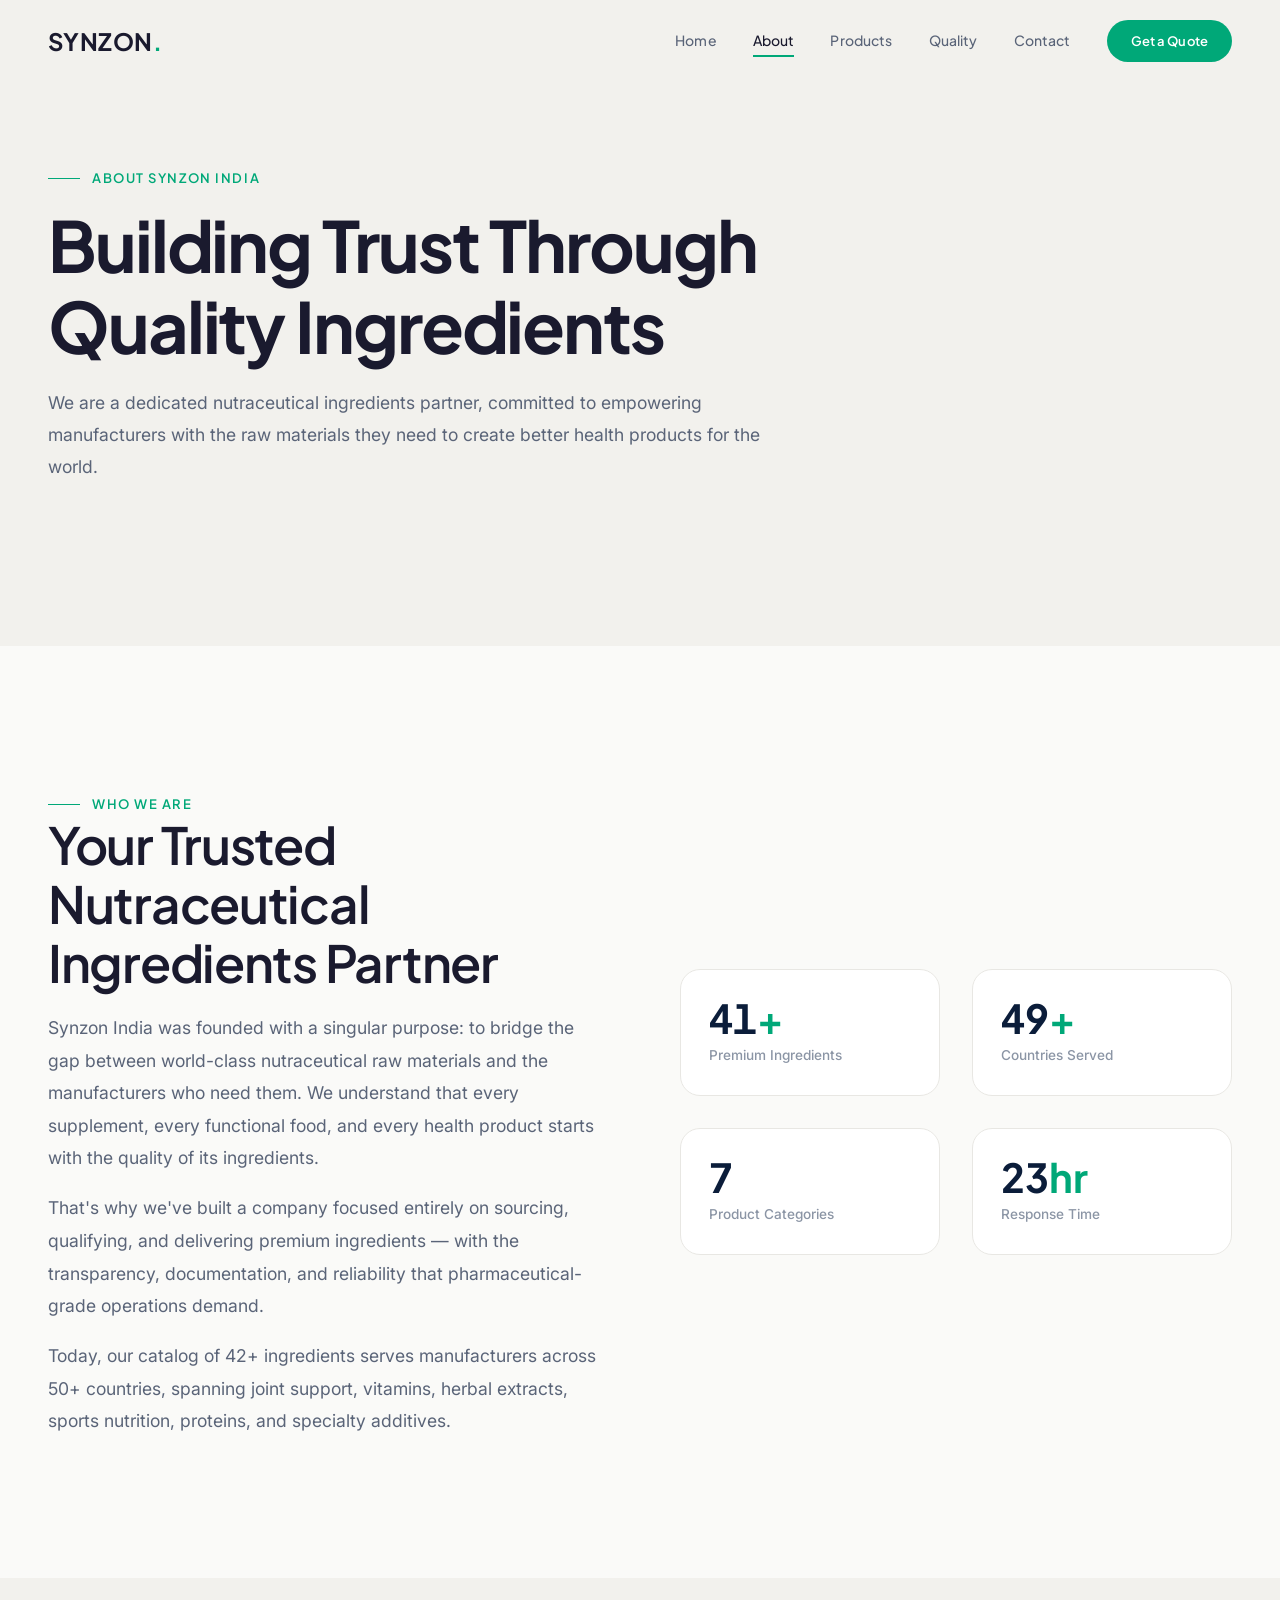
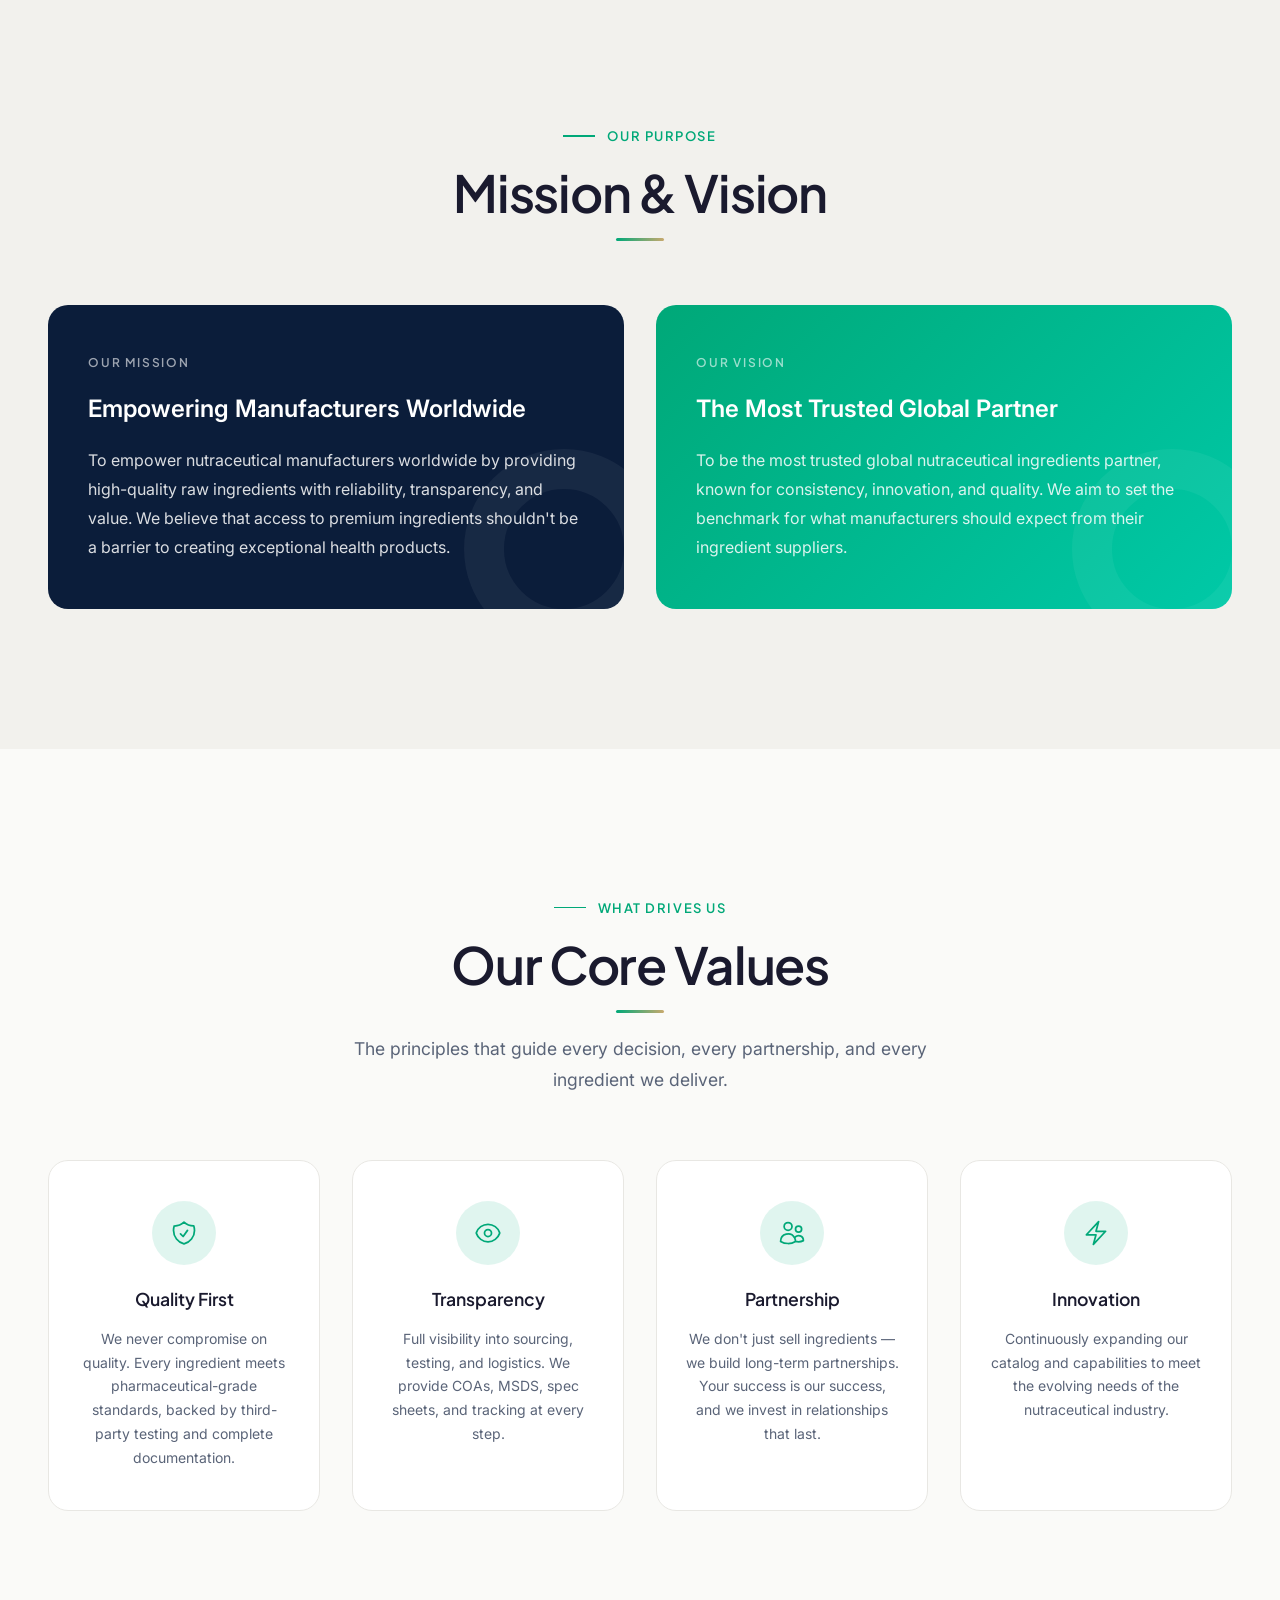
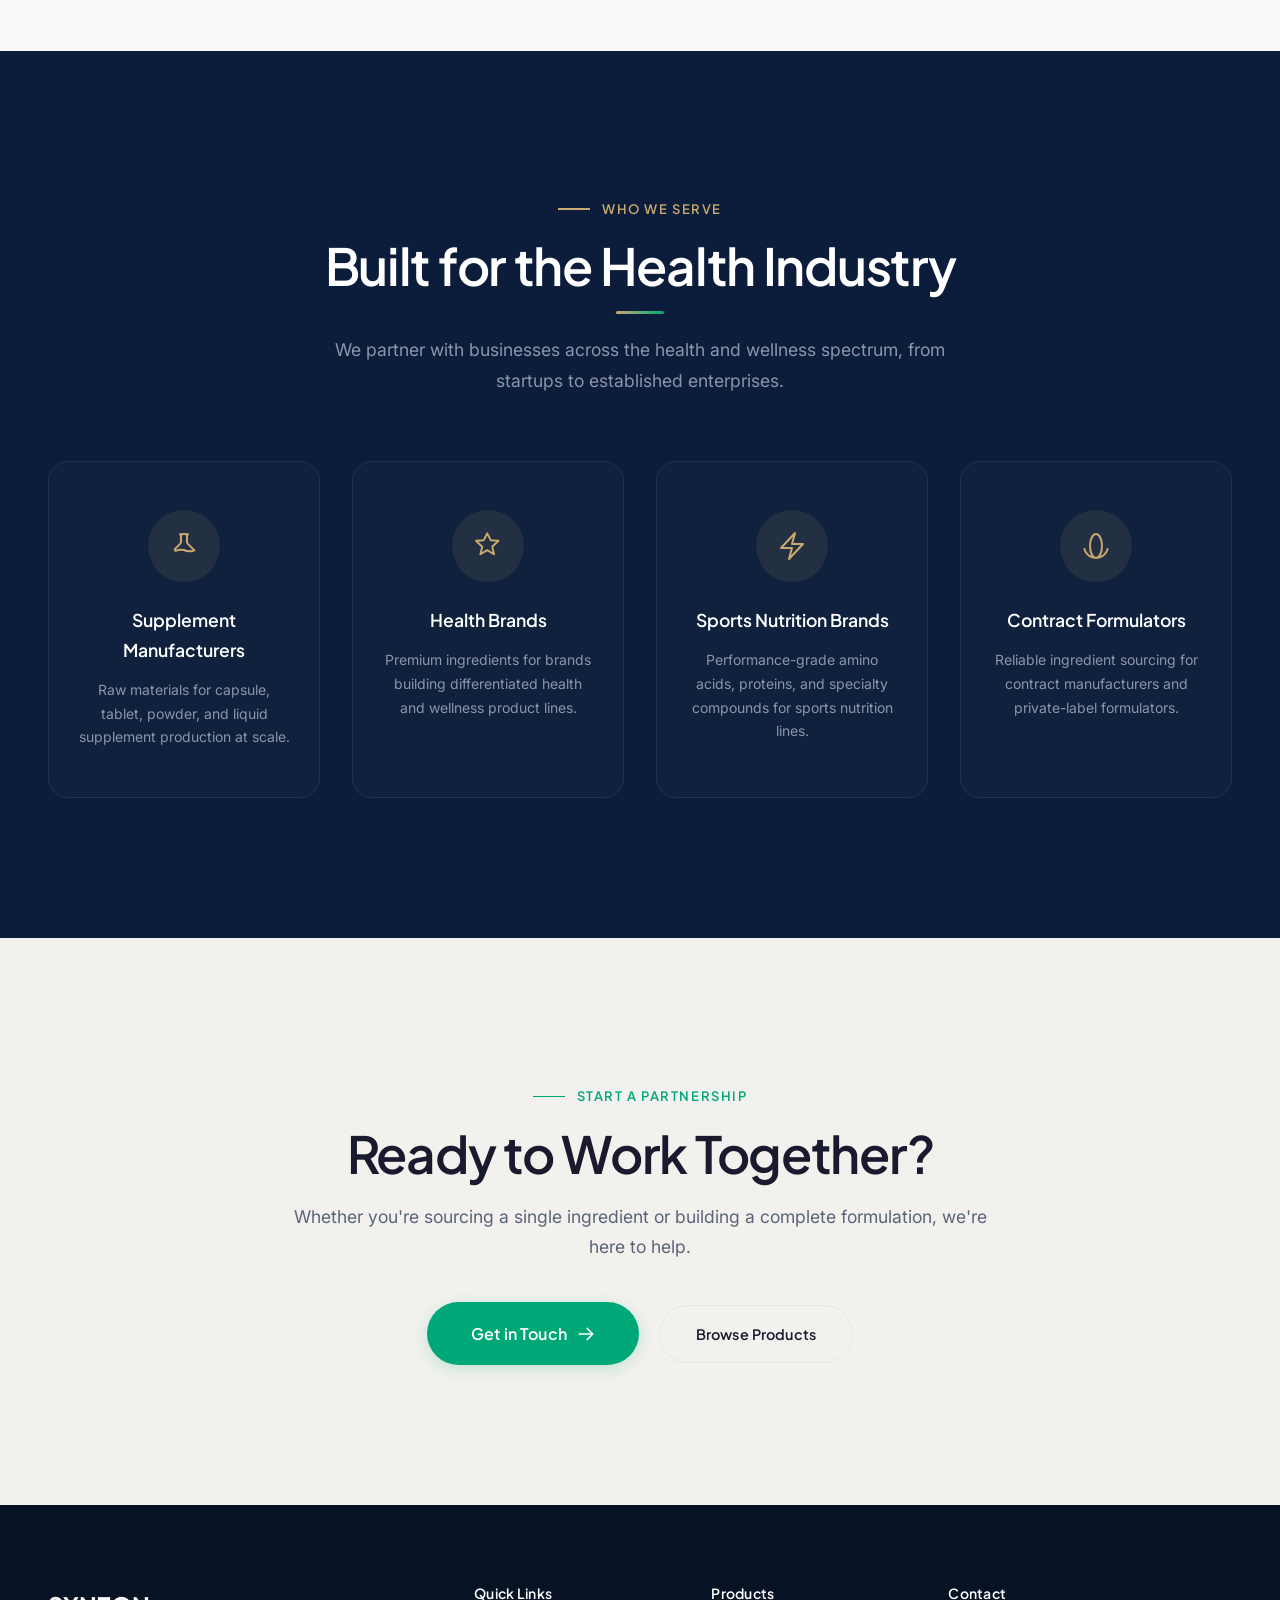
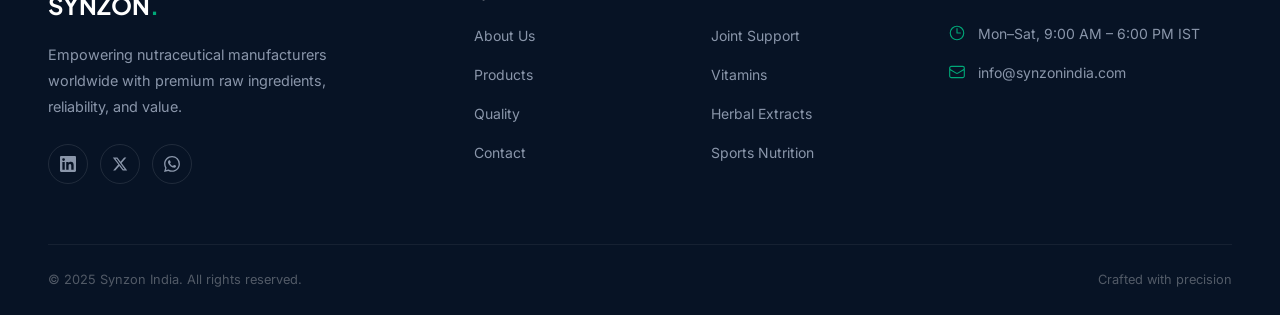
==== about.html @ d8d5833d "Add all 5 HTML pages: Homepage, About, Products, Quality, Contact Complete static website for Synzon" ====
<!DOCTYPE html>
<html lang="en">
<head>
  <meta charset="UTF-8">
  <meta name="viewport" content="width=device-width, initial-scale=1.0">
  <title>About — Synzon India | Our Mission, Vision & Values</title>
  <meta name="description" content="Learn about Synzon India's mission to empower nutraceutical manufacturers worldwide with high-quality raw ingredients, transparency, and innovation.">
  <link rel="preconnect" href="https://fonts.googleapis.com">
  <link rel="preconnect" href="https://fonts.gstatic.com" crossorigin>
  <link href="https://fonts.googleapis.com/css2?family=Inter:wght@300;400;500;600&family=Plus+Jakarta+Sans:wght@500;600;700;800&display=swap" rel="stylesheet">
  <link rel="stylesheet" href="css/style.css">
  <link rel="icon" href="data:image/svg+xml,<svg xmlns='http://www.w3.org/2000/svg' viewBox='0 0 100 100'><text y='.9em' font-size='90'>⬡</text></svg>">
</head>
<body>

  <!-- Cursor Glow -->
  <div class="cursor-glow"></div>

  <!-- Navigation -->
  <nav class="nav light-hero">
    <div class="nav__inner">
      <a href="index.html" class="nav__logo">SYNZON<span>.</span></a>
      <div class="nav__links">
        <a href="index.html" class="nav__link">Home</a>
        <a href="about.html" class="nav__link active">About</a>
        <a href="products.html" class="nav__link">Products</a>
        <a href="quality.html" class="nav__link">Quality</a>
        <a href="contact.html" class="nav__link">Contact</a>
        <a href="contact.html" class="nav__cta">Get a Quote</a>
      </div>
      <button class="nav__hamburger" aria-label="Toggle menu">
        <span></span><span></span><span></span>
      </button>
    </div>
  </nav>

  <!-- Mobile Nav -->
  <div class="nav__mobile">
    <a href="index.html">Home</a>
    <a href="about.html">About</a>
    <a href="products.html">Products</a>
    <a href="quality.html">Quality</a>
    <a href="contact.html">Contact</a>
  </div>

  <!-- ================ ABOUT HERO ================ -->
  <section class="about-hero">
    <div class="container">
      <div class="section-header reveal">
        <div class="eyebrow">About Synzon India</div>
        <h1>Building Trust Through<br>Quality Ingredients</h1>
        <p class="text-lg" style="margin-top:20px;">We are a dedicated nutraceutical ingredients partner, committed to empowering manufacturers with the raw materials they need to create better health products for the world.</p>
      </div>
    </div>
  </section>

  <!-- ================ COMPANY STORY ================ -->
  <section style="padding: var(--section-py) 0;">
    <div class="container">
      <div class="brand-intro__grid">
        <div class="reveal--left">
          <div class="eyebrow">Who We Are</div>
          <h2>Your Trusted Nutraceutical Ingredients Partner</h2>
          <p style="color: var(--text-secondary); font-size:1.1rem; line-height:1.85; margin-top:20px;">
            Synzon India was founded with a singular purpose: to bridge the gap between world-class nutraceutical raw materials and the manufacturers who need them. We understand that every supplement, every functional food, and every health product starts with the quality of its ingredients.
          </p>
          <p style="color: var(--text-secondary); font-size:1.1rem; line-height:1.85;">
            That's why we've built a company focused entirely on sourcing, qualifying, and delivering premium ingredients — with the transparency, documentation, and reliability that pharmaceutical-grade operations demand.
          </p>
          <p style="color: var(--text-secondary); font-size:1.1rem; line-height:1.85;">
            Today, our catalog of 42+ ingredients serves manufacturers across 50+ countries, spanning joint support, vitamins, herbal extracts, sports nutrition, proteins, and specialty additives.
          </p>
        </div>

        <div class="stats stagger-children">
          <div class="stat">
            <div class="stat__number"><span data-count="42" class="counter">0</span><span class="accent">+</span></div>
            <div class="stat__label">Premium Ingredients</div>
          </div>
          <div class="stat">
            <div class="stat__number"><span data-count="50" class="counter">0</span><span class="accent">+</span></div>
            <div class="stat__label">Countries Served</div>
          </div>
          <div class="stat">
            <div class="stat__number"><span data-count="8" class="counter">0</span></div>
            <div class="stat__label">Product Categories</div>
          </div>
          <div class="stat">
            <div class="stat__number"><span data-count="24" class="counter">0</span><span class="accent">hr</span></div>
            <div class="stat__label">Response Time</div>
          </div>
        </div>
      </div>
    </div>
  </section>

  <!-- ================ MISSION & VISION ================ -->
  <section class="alt" style="padding: var(--section-py) 0;">
    <div class="container">
      <div class="section-header centered reveal">
        <div class="eyebrow">Our Purpose</div>
        <h2>Mission &amp; Vision</h2>
      </div>

      <div class="mv__grid stagger-children">
        <div class="mv-card mv-card--mission">
          <div class="mv-card__label">Our Mission</div>
          <div class="mv-card__title">Empowering Manufacturers Worldwide</div>
          <div class="mv-card__text">
            To empower nutraceutical manufacturers worldwide by providing high-quality raw ingredients with reliability, transparency, and value. We believe that access to premium ingredients shouldn't be a barrier to creating exceptional health products.
          </div>
          <div class="mv-card__decoration"></div>
        </div>

        <div class="mv-card mv-card--vision">
          <div class="mv-card__label">Our Vision</div>
          <div class="mv-card__title">The Most Trusted Global Partner</div>
          <div class="mv-card__text">
            To be the most trusted global nutraceutical ingredients partner, known for consistency, innovation, and quality. We aim to set the benchmark for what manufacturers should expect from their ingredient suppliers.
          </div>
          <div class="mv-card__decoration"></div>
        </div>
      </div>
    </div>
  </section>

  <!-- ================ CORE VALUES ================ -->
  <section style="padding: var(--section-py) 0;">
    <div class="container">
      <div class="section-header centered reveal">
        <div class="eyebrow">What Drives Us</div>
        <h2>Our Core Values</h2>
        <p>The principles that guide every decision, every partnership, and every ingredient we deliver.</p>
      </div>

      <div class="values__grid stagger-children">
        <div class="value-card">
          <div class="value-card__icon">
            <svg xmlns="http://www.w3.org/2000/svg" fill="none" viewBox="0 0 24 24" stroke-width="1.5" stroke="currentColor"><path stroke-linecap="round" stroke-linejoin="round" d="M9 12.75L11.25 15 15 9.75m-3-7.036A11.959 11.959 0 013.598 6 11.99 11.99 0 003 9.749c0 5.592 3.824 10.29 9 11.623 5.176-1.332 9-6.03 9-11.622 0-1.31-.21-2.571-.598-3.751h-.152c-3.196 0-6.1-1.248-8.25-3.285z"/></svg>
          </div>
          <div class="value-card__title">Quality First</div>
          <div class="value-card__desc">We never compromise on quality. Every ingredient meets pharmaceutical-grade standards, backed by third-party testing and complete documentation.</div>
        </div>

        <div class="value-card">
          <div class="value-card__icon">
            <svg xmlns="http://www.w3.org/2000/svg" fill="none" viewBox="0 0 24 24" stroke-width="1.5" stroke="currentColor"><path stroke-linecap="round" stroke-linejoin="round" d="M2.036 12.322a1.012 1.012 0 010-.639C3.423 7.51 7.36 4.5 12 4.5c4.638 0 8.573 3.007 9.963 7.178.07.207.07.431 0 .639C20.577 16.49 16.64 19.5 12 19.5c-4.638 0-8.573-3.007-9.963-7.178z"/><path stroke-linecap="round" stroke-linejoin="round" d="M15 12a3 3 0 11-6 0 3 3 0 016 0z"/></svg>
          </div>
          <div class="value-card__title">Transparency</div>
          <div class="value-card__desc">Full visibility into sourcing, testing, and logistics. We provide COAs, MSDS, spec sheets, and tracking at every step.</div>
        </div>

        <div class="value-card">
          <div class="value-card__icon">
            <svg xmlns="http://www.w3.org/2000/svg" fill="none" viewBox="0 0 24 24" stroke-width="1.5" stroke="currentColor"><path stroke-linecap="round" stroke-linejoin="round" d="M15 19.128a9.38 9.38 0 002.625.372 9.337 9.337 0 004.121-.952 4.125 4.125 0 00-7.533-2.493M15 19.128v-.003c0-1.113-.285-2.16-.786-3.07M15 19.128v.106A12.318 12.318 0 018.624 21c-2.331 0-4.512-.645-6.374-1.766l-.001-.109a6.375 6.375 0 0111.964-3.07M12 6.375a3.375 3.375 0 11-6.75 0 3.375 3.375 0 016.75 0zm8.25 2.25a2.625 2.625 0 11-5.25 0 2.625 2.625 0 015.25 0z"/></svg>
          </div>
          <div class="value-card__title">Partnership</div>
          <div class="value-card__desc">We don't just sell ingredients — we build long-term partnerships. Your success is our success, and we invest in relationships that last.</div>
        </div>

        <div class="value-card">
          <div class="value-card__icon">
            <svg xmlns="http://www.w3.org/2000/svg" fill="none" viewBox="0 0 24 24" stroke-width="1.5" stroke="currentColor"><path stroke-linecap="round" stroke-linejoin="round" d="M3.75 13.5l10.5-11.25L12 10.5h8.25L9.75 21.75 12 13.5H3.75z"/></svg>
          </div>
          <div class="value-card__title">Innovation</div>
          <div class="value-card__desc">Continuously expanding our catalog and capabilities to meet the evolving needs of the nutraceutical industry.</div>
        </div>
      </div>
    </div>
  </section>

  <!-- ================ TARGET CUSTOMERS ================ -->
  <section class="dark" style="padding: var(--section-py) 0;">
    <div class="container">
      <div class="section-header centered reveal">
        <div class="eyebrow">Who We Serve</div>
        <h2>Built for the Health Industry</h2>
        <p>We partner with businesses across the health and wellness spectrum, from startups to established enterprises.</p>
      </div>

      <div class="quality__grid stagger-children">
        <div class="quality-card">
          <div class="quality-card__icon">
            <svg xmlns="http://www.w3.org/2000/svg" fill="none" viewBox="0 0 24 24" stroke-width="1.5" stroke="currentColor"><path stroke-linecap="round" stroke-linejoin="round" d="M9.75 3.104v5.714a2.25 2.25 0 01-.659 1.591L5 14.5M9.75 3.104c-.251.023-.501.05-.75.082m.75-.082a24.301 24.301 0 014.5 0m0 0v5.714c0 .597.237 1.17.659 1.591L19.8 15.3M14.25 3.104c.251.023.501.05.75.082M19.8 15.3l-1.57.393A9.065 9.065 0 0112 15a9.065 9.065 0 00-6.23.693L5 14.5"/></svg>
          </div>
          <div class="quality-card__title">Supplement Manufacturers</div>
          <div class="quality-card__desc">Raw materials for capsule, tablet, powder, and liquid supplement production at scale.</div>
        </div>

        <div class="quality-card">
          <div class="quality-card__icon">
            <svg xmlns="http://www.w3.org/2000/svg" fill="none" viewBox="0 0 24 24" stroke-width="1.5" stroke="currentColor"><path stroke-linecap="round" stroke-linejoin="round" d="M11.42 15.17l-5.1 3.01 1.35-5.67L3 8.11l5.81-.5L11.42 2.5l2.61 5.11 5.81.5-4.67 4.4 1.35 5.67z"/></svg>
          </div>
          <div class="quality-card__title">Health Brands</div>
          <div class="quality-card__desc">Premium ingredients for brands building differentiated health and wellness product lines.</div>
        </div>

        <div class="quality-card">
          <div class="quality-card__icon">
            <svg xmlns="http://www.w3.org/2000/svg" fill="none" viewBox="0 0 24 24" stroke-width="1.5" stroke="currentColor"><path stroke-linecap="round" stroke-linejoin="round" d="M3.75 13.5l10.5-11.25L12 10.5h8.25L9.75 21.75 12 13.5H3.75z"/></svg>
          </div>
          <div class="quality-card__title">Sports Nutrition Brands</div>
          <div class="quality-card__desc">Performance-grade amino acids, proteins, and specialty compounds for sports nutrition lines.</div>
        </div>

        <div class="quality-card">
          <div class="quality-card__icon">
            <svg xmlns="http://www.w3.org/2000/svg" fill="none" viewBox="0 0 24 24" stroke-width="1.5" stroke="currentColor"><path stroke-linecap="round" stroke-linejoin="round" d="M12 21a9.004 9.004 0 008.716-6.747M12 21a9.004 9.004 0 01-8.716-6.747M12 21c2.485 0 4.5-4.03 4.5-9S14.485 3 12 3m0 18c-2.485 0-4.5-4.03-4.5-9S9.515 3 12 3"/></svg>
          </div>
          <div class="quality-card__title">Contract Formulators</div>
          <div class="quality-card__desc">Reliable ingredient sourcing for contract manufacturers and private-label formulators.</div>
        </div>
      </div>
    </div>
  </section>

  <!-- ================ CTA ================ -->
  <section class="alt cta-section" style="padding: var(--section-py) 0;">
    <div class="container">
      <div class="cta-section__inner reveal">
        <div class="eyebrow" style="margin-bottom:16px;">Start a Partnership</div>
        <h2>Ready to Work Together?</h2>
        <p style="color:var(--text-secondary);">Whether you're sourcing a single ingredient or building a complete formulation, we're here to help.</p>
        <div class="hero__actions" style="justify-content:center; margin-top:32px;">
          <a href="contact.html" class="btn btn--primary btn--lg btn--icon">
            Get in Touch
            <svg xmlns="http://www.w3.org/2000/svg" fill="none" viewBox="0 0 24 24" stroke-width="2" stroke="currentColor"><path stroke-linecap="round" stroke-linejoin="round" d="M13.5 4.5L21 12m0 0l-7.5 7.5M21 12H3"/></svg>
          </a>
          <a href="products.html" class="btn btn--outline-dark">Browse Products</a>
        </div>
      </div>
    </div>
  </section>

  <!-- Footer -->
  <footer class="footer">
    <div class="container">
      <div class="footer__grid">
        <div class="footer__brand">
          <div class="footer__brand-name">SYNZON<span>.</span></div>
          <p>Empowering nutraceutical manufacturers worldwide with premium raw ingredients, reliability, and value.</p>
          <div class="footer__social">
            <a href="#" aria-label="LinkedIn"><svg xmlns="http://www.w3.org/2000/svg" fill="currentColor" viewBox="0 0 24 24"><path d="M20.447 20.452h-3.554v-5.569c0-1.328-.027-3.037-1.852-3.037-1.853 0-2.136 1.445-2.136 2.939v5.667H9.351V9h3.414v1.561h.046c.477-.9 1.637-1.85 3.37-1.85 3.601 0 4.267 2.37 4.267 5.455v6.286zM5.337 7.433a2.062 2.062 0 01-2.063-2.065 2.064 2.064 0 112.063 2.065zm1.782 13.019H3.555V9h3.564v11.452zM22.225 0H1.771C.792 0 0 .774 0 1.729v20.542C0 23.227.792 24 1.771 24h20.451C23.2 24 24 23.227 24 22.271V1.729C24 .774 23.2 0 22.222 0h.003z"/></svg></a>
            <a href="#" aria-label="Twitter"><svg xmlns="http://www.w3.org/2000/svg" fill="currentColor" viewBox="0 0 24 24"><path d="M18.244 2.25h3.308l-7.227 8.26 8.502 11.24H16.17l-5.214-6.817L4.99 21.75H1.68l7.73-8.835L1.254 2.25H8.08l4.713 6.231zm-1.161 17.52h1.833L7.084 4.126H5.117z"/></svg></a>
            <a href="#" aria-label="WhatsApp"><svg xmlns="http://www.w3.org/2000/svg" fill="currentColor" viewBox="0 0 24 24"><path d="M17.472 14.382c-.297-.149-1.758-.867-2.03-.967-.273-.099-.471-.148-.67.15-.197.297-.767.966-.94 1.164-.173.199-.347.223-.644.075-.297-.15-1.255-.463-2.39-1.475-.883-.788-1.48-1.761-1.653-2.059-.173-.297-.018-.458.13-.606.134-.133.298-.347.446-.52.149-.174.198-.298.298-.497.099-.198.05-.371-.025-.52-.075-.149-.669-1.612-.916-2.207-.242-.579-.487-.5-.669-.51-.173-.008-.371-.01-.57-.01-.198 0-.52.074-.792.372-.272.297-1.04 1.016-1.04 2.479 0 1.462 1.065 2.875 1.213 3.074.149.198 2.096 3.2 5.077 4.487.709.306 1.262.489 1.694.625.712.227 1.36.195 1.871.118.571-.085 1.758-.719 2.006-1.413.248-.694.248-1.289.173-1.413-.074-.124-.272-.198-.57-.347m-5.421 7.403h-.004a9.87 9.87 0 01-5.031-1.378l-.361-.214-3.741.982.998-3.648-.235-.374a9.86 9.86 0 01-1.51-5.26c.001-5.45 4.436-9.884 9.888-9.884 2.64 0 5.122 1.03 6.988 2.898a9.825 9.825 0 012.893 6.994c-.003 5.45-4.437 9.884-9.885 9.884m8.413-18.297A11.815 11.815 0 0012.05 0C5.495 0 .16 5.335.157 11.892c0 2.096.547 4.142 1.588 5.945L.057 24l6.305-1.654a11.882 11.882 0 005.683 1.448h.005c6.554 0 11.89-5.335 11.893-11.893a11.821 11.821 0 00-3.48-8.413z"/></svg></a>
          </div>
        </div>
        <div class="footer__col">
          <h5>Quick Links</h5>
          <ul>
            <li><a href="about.html">About Us</a></li>
            <li><a href="products.html">Products</a></li>
            <li><a href="quality.html">Quality</a></li>
            <li><a href="contact.html">Contact</a></li>
          </ul>
        </div>
        <div class="footer__col">
          <h5>Products</h5>
          <ul>
            <li><a href="products.html">Joint Support</a></li>
            <li><a href="products.html">Vitamins</a></li>
            <li><a href="products.html">Herbal Extracts</a></li>
            <li><a href="products.html">Sports Nutrition</a></li>
          </ul>
        </div>
        <div class="footer__col">
          <h5>Contact</h5>
          <div class="footer__contact-item">
            <svg xmlns="http://www.w3.org/2000/svg" fill="none" viewBox="0 0 24 24" stroke-width="1.5" stroke="currentColor"><path stroke-linecap="round" stroke-linejoin="round" d="M12 6v6h4.5m4.5 0a9 9 0 11-18 0 9 9 0 0118 0z"/></svg>
            <span>Mon–Sat, 9:00 AM – 6:00 PM IST</span>
          </div>
          <div class="footer__contact-item">
            <svg xmlns="http://www.w3.org/2000/svg" fill="none" viewBox="0 0 24 24" stroke-width="1.5" stroke="currentColor"><path stroke-linecap="round" stroke-linejoin="round" d="M21.75 6.75v10.5a2.25 2.25 0 01-2.25 2.25h-15a2.25 2.25 0 01-2.25-2.25V6.75m19.5 0A2.25 2.25 0 0019.5 4.5h-15a2.25 2.25 0 00-2.25 2.25m19.5 0v.243a2.25 2.25 0 01-1.07 1.916l-7.5 4.615a2.25 2.25 0 01-2.36 0L3.32 8.91a2.25 2.25 0 01-1.07-1.916V6.75"/></svg>
            <span>info@synzonindia.com</span>
          </div>
        </div>
      </div>
      <div class="footer__bottom">
        <span>&copy; 2025 Synzon India. All rights reserved.</span>
        <span>Crafted with precision</span>
      </div>
    </div>
  </footer>

  <button class="back-to-top" aria-label="Back to top">
    <svg xmlns="http://www.w3.org/2000/svg" fill="none" viewBox="0 0 24 24" stroke-width="2" stroke="currentColor"><path stroke-linecap="round" stroke-linejoin="round" d="M4.5 15.75l7.5-7.5 7.5 7.5"/></svg>
  </button>

  <script src="js/main.js"></script>
</body>
</html>
---- css/style.css ----
/* ============================================================
   SYNZON INDIA — Premium Corporate Design System
   Static CSS · Hostinger-Ready · Awwwards-Quality
   ============================================================ */

/* ---------- Google Fonts are loaded in HTML <head> ---------- */

/* ======================== VARIABLES ========================= */
:root {
  /* Palette */
  --primary:          #0B1D3A;
  --primary-rgb:      11,29,58;
  --primary-light:    #162D54;
  --accent:           #00A878;
  --accent-rgb:       0,168,120;
  --accent-dark:      #008F66;
  --accent-glow:      rgba(0,168,120,.12);
  --gold:             #C8A96E;
  --gold-rgb:         200,169,110;

  /* Backgrounds */
  --bg:               #FAFAF8;
  --bg-alt:           #F2F1ED;
  --bg-dark:          #0B1D3A;
  --bg-darker:        #071325;
  --bg-card:          #FFFFFF;

  /* Text */
  --text:             #1A1A2E;
  --text-secondary:   #5A6478;
  --text-tertiary:    #8B95A5;
  --text-on-dark:     #E8EAF0;
  --text-on-dark-dim: #8A96AA;

  /* Borders */
  --border:           #E8E7E3;
  --border-dark:      #1E3355;

  /* Typography */
  --font-heading:     'Plus Jakarta Sans', sans-serif;
  --font-body:        'Inter', sans-serif;

  /* Layout */
  --section-py:       140px;
  --container:        1280px;
  --gutter:           clamp(20px, 4vw, 48px);

  /* Easings */
  --ease-out-expo:    cubic-bezier(.16,1,.3,1);
  --ease-out-quart:   cubic-bezier(.25,1,.5,1);
  --ease-in-out:      cubic-bezier(.65,0,.35,1);

  /* Radius */
  --r-sm:  6px;
  --r-md:  12px;
  --r-lg:  20px;
  --r-xl:  32px;
  --r-full:9999px;
}

/* ========================= RESET ============================ */
*,*::before,*::after { margin:0; padding:0; box-sizing:border-box; }
html {
  scroll-behavior: smooth;
  -webkit-font-smoothing: antialiased;
  -moz-osx-font-smoothing: grayscale;
  font-size: 16px;
}
body {
  font-family: var(--font-body);
  color: var(--text);
  background: var(--bg);
  line-height: 1.7;
  overflow-x: hidden;
}
img, video, svg { display:block; max-width:100%; height:auto; }
a { color:inherit; text-decoration:none; }
button { font:inherit; cursor:pointer; border:none; background:none; }
ul,ol { list-style:none; }
input,textarea,select { font:inherit; }

/* Selection */
::selection { background:rgba(var(--accent-rgb),.15); color:var(--primary); }

/* ====================== TYPOGRAPHY ========================== */
h1,h2,h3,h4,h5,h6 {
  font-family: var(--font-heading);
  font-weight: 600;
  line-height: 1.15;
  color: var(--text);
}
.h1, h1 { font-size: clamp(2.8rem, 5.5vw, 5rem); letter-spacing:-0.03em; font-weight:700; }
.h2, h2 { font-size: clamp(2.2rem, 4vw, 3.5rem); letter-spacing:-0.025em; }
.h3, h3 { font-size: clamp(1.6rem, 2.5vw, 2.2rem); letter-spacing:-0.02em; }
.h4, h4 { font-size: clamp(1.25rem, 1.8vw, 1.5rem); letter-spacing:-0.015em; }
.h5, h5 { font-size: 1.125rem; }
.h6, h6 { font-size: 1rem; }

.text-lg   { font-size: clamp(1.1rem, 1.4vw, 1.25rem); }
.text-sm   { font-size: 0.875rem; }
.text-xs   { font-size: 0.75rem; }

.eyebrow {
  font-family: var(--font-heading);
  font-size: .8125rem;
  font-weight: 600;
  letter-spacing: .12em;
  text-transform: uppercase;
  color: var(--accent);
  display: inline-flex;
  align-items: center;
  gap: 12px;
}
.eyebrow::before {
  content: '';
  width: 32px;
  height: 1.5px;
  background: var(--accent);
  display: inline-block;
}

.text-gradient {
  background: linear-gradient(135deg, var(--accent), #00C9A7, var(--gold));
  -webkit-background-clip: text;
  -webkit-text-fill-color: transparent;
  background-clip: text;
}

.text-balance { text-wrap: balance; }

p + p { margin-top: 1em; }

/* ======================= LAYOUT ============================= */
.container {
  width: 100%;
  max-width: var(--container);
  margin: 0 auto;
  padding: 0 var(--gutter);
}
.container--narrow { max-width: 900px; }
.container--wide   { max-width: 1440px; }

section {
  padding: var(--section-py) 0;
  position: relative;
}
section.dark {
  background: var(--bg-dark);
  color: var(--text-on-dark);
}
section.dark h1,
section.dark h2,
section.dark h3,
section.dark h4,
section.dark h5 { color: #fff; }
section.dark .eyebrow { color: var(--gold); }
section.dark .eyebrow::before { background: var(--gold); }
section.alt { background: var(--bg-alt); }

.grid {
  display: grid;
  gap: 32px;
}
.grid-2 { grid-template-columns: repeat(2, 1fr); }
.grid-3 { grid-template-columns: repeat(3, 1fr); }
.grid-4 { grid-template-columns: repeat(4, 1fr); }

.flex { display:flex; }
.flex-col { flex-direction:column; }
.items-center { align-items:center; }
.justify-between { justify-content:space-between; }
.justify-center { justify-content:center; }
.gap-8  { gap:8px; }
.gap-12 { gap:12px; }
.gap-16 { gap:16px; }
.gap-24 { gap:24px; }
.gap-32 { gap:32px; }
.gap-48 { gap:48px; }

.text-center { text-align:center; }

.section-header {
  max-width: 640px;
  margin-bottom: 64px;
}
.section-header.centered {
  margin-left: auto;
  margin-right: auto;
  text-align: center;
}
.section-header .eyebrow { margin-bottom: 16px; }
.section-header h2 { margin-bottom: 20px; }
.section-header p { color: var(--text-secondary); font-size: 1.1rem; line-height:1.8; }
section.dark .section-header p { color: var(--text-on-dark-dim); }

/* ==================== PRELOADER ============================= */
.preloader {
  position: fixed;
  inset: 0;
  z-index: 10000;
  background: var(--primary);
  display: flex;
  flex-direction: column;
  align-items: center;
  justify-content: center;
  transition: opacity .6s var(--ease-out-expo), visibility .6s;
}
.preloader.hidden {
  opacity: 0;
  visibility: hidden;
  pointer-events: none;
}
.preloader__logo {
  font-family: var(--font-heading);
  font-size: 2rem;
  font-weight: 700;
  color: #fff;
  letter-spacing: .04em;
  margin-bottom: 32px;
  opacity: 0;
  transform: translateY(16px);
  animation: preloaderFadeIn .8s var(--ease-out-expo) .2s forwards;
}
.preloader__logo span { color: var(--accent); }
.preloader__bar {
  width: 200px;
  height: 2px;
  background: rgba(255,255,255,.1);
  border-radius: 2px;
  overflow: hidden;
  opacity: 0;
  animation: preloaderFadeIn .6s var(--ease-out-expo) .5s forwards;
}
.preloader__bar-inner {
  height: 100%;
  width: 0;
  background: linear-gradient(90deg, var(--accent), var(--gold));
  border-radius: 2px;
  animation: preloaderBar 1.4s var(--ease-in-out) .6s forwards;
}
@keyframes preloaderFadeIn {
  to { opacity:1; transform:translateY(0); }
}
@keyframes preloaderBar {
  to { width:100%; }
}

/* ==================== NAVIGATION ============================ */
.nav {
  position: fixed;
  top: 0;
  left: 0;
  right: 0;
  z-index: 1000;
  padding: 20px 0;
  transition: all .5s var(--ease-out-expo);
}
.nav.scrolled {
  background: rgba(255,255,255,.92);
  backdrop-filter: blur(20px) saturate(180%);
  -webkit-backdrop-filter: blur(20px) saturate(180%);
  border-bottom: 1px solid var(--border);
  padding: 14px 0;
}
.nav__inner {
  display: flex;
  align-items: center;
  justify-content: space-between;
  max-width: var(--container);
  margin: 0 auto;
  padding: 0 var(--gutter);
}
.nav__logo {
  font-family: var(--font-heading);
  font-size: 1.5rem;
  font-weight: 700;
  color: #fff;
  letter-spacing: .02em;
  transition: color .4s;
  z-index: 1001;
}
.nav__logo span { color: var(--accent); transition: color .4s; }
.nav.scrolled .nav__logo { color: var(--text); }
.nav.scrolled .nav__logo span { color: var(--accent); }

/* Dark logo variant for pages with light hero */
.nav.light-hero .nav__logo { color: var(--text); }

.nav__links {
  display: flex;
  align-items: center;
  gap: 36px;
}
.nav__link {
  font-family: var(--font-heading);
  font-size: .875rem;
  font-weight: 500;
  color: rgba(255,255,255,.75);
  transition: color .3s;
  position: relative;
  letter-spacing: .01em;
}
.nav__link::after {
  content: '';
  position: absolute;
  bottom: -4px;
  left: 0;
  width: 0;
  height: 1.5px;
  background: var(--accent);
  transition: width .4s var(--ease-out-expo);
}
.nav__link:hover,
.nav__link.active { color: #fff; }
.nav__link:hover::after,
.nav__link.active::after { width: 100%; }

.nav.scrolled .nav__link { color: var(--text-secondary); }
.nav.scrolled .nav__link:hover,
.nav.scrolled .nav__link.active { color: var(--text); }

.nav.light-hero .nav__link { color: var(--text-secondary); }
.nav.light-hero .nav__link:hover,
.nav.light-hero .nav__link.active { color: var(--text); }

.nav__cta {
  font-family: var(--font-heading);
  font-size: .8125rem;
  font-weight: 600;
  color: #fff;
  background: var(--accent);
  padding: 10px 24px;
  border-radius: var(--r-full);
  letter-spacing: .01em;
  transition: all .35s var(--ease-out-expo);
}
.nav__cta:hover {
  background: var(--accent-dark);
  transform: translateY(-1px);
  box-shadow: 0 8px 24px rgba(var(--accent-rgb),.25);
}

/* Hamburger */
.nav__hamburger {
  display: none;
  flex-direction: column;
  gap: 6px;
  width: 28px;
  z-index: 1001;
  cursor: pointer;
}
.nav__hamburger span {
  display: block;
  width: 100%;
  height: 2px;
  background: #fff;
  border-radius: 2px;
  transition: all .4s var(--ease-out-expo);
}
.nav.scrolled .nav__hamburger span,
.nav.light-hero .nav__hamburger span { background: var(--text); }
.nav__hamburger.open span:nth-child(1) { transform: translateY(8px) rotate(45deg); }
.nav__hamburger.open span:nth-child(2) { opacity:0; transform:scaleX(0); }
.nav__hamburger.open span:nth-child(3) { transform: translateY(-8px) rotate(-45deg); }

/* Mobile nav */
.nav__mobile {
  position: fixed;
  inset: 0;
  background: var(--primary);
  z-index: 999;
  display: flex;
  flex-direction: column;
  align-items: center;
  justify-content: center;
  gap: 28px;
  opacity: 0;
  visibility: hidden;
  transition: all .5s var(--ease-out-expo);
}
.nav__mobile.open { opacity:1; visibility:visible; }
.nav__mobile a {
  font-family: var(--font-heading);
  font-size: 2rem;
  font-weight: 600;
  color: rgba(255,255,255,.7);
  transition: color .3s, transform .4s var(--ease-out-expo);
  transform: translateY(20px);
  opacity: 0;
}
.nav__mobile.open a {
  transform: translateY(0);
  opacity: 1;
}
.nav__mobile.open a:nth-child(1) { transition-delay:.1s; }
.nav__mobile.open a:nth-child(2) { transition-delay:.15s; }
.nav__mobile.open a:nth-child(3) { transition-delay:.2s; }
.nav__mobile.open a:nth-child(4) { transition-delay:.25s; }
.nav__mobile.open a:nth-child(5) { transition-delay:.3s; }
.nav__mobile.open a:nth-child(6) { transition-delay:.35s; }
.nav__mobile a:hover { color:#fff; }

/* ====================== HERO ================================ */
.hero {
  min-height: 100vh;
  display: flex;
  align-items: center;
  position: relative;
  background: var(--primary);
  overflow: hidden;
  padding-top: 100px;
}
.hero__bg {
  position: absolute;
  inset: 0;
  overflow: hidden;
}
.hero__gradient {
  position: absolute;
  inset: 0;
  background:
    radial-gradient(ellipse 60% 50% at 70% 40%, rgba(var(--accent-rgb),.08) 0%, transparent 70%),
    radial-gradient(ellipse 50% 60% at 20% 70%, rgba(var(--gold-rgb),.06) 0%, transparent 60%),
    linear-gradient(180deg, rgba(var(--primary-rgb),.95) 0%, var(--primary) 100%);
}

/* Molecular grid pattern */
.hero__pattern {
  position: absolute;
  inset: 0;
  background-image:
    radial-gradient(circle at 1px 1px, rgba(255,255,255,.04) 1px, transparent 0);
  background-size: 48px 48px;
}

/* Floating orbs */
.hero__orb {
  position: absolute;
  border-radius: 50%;
  filter: blur(80px);
  opacity: .15;
  animation: orbFloat 20s ease-in-out infinite;
}
.hero__orb--1 {
  width: 500px; height: 500px;
  background: var(--accent);
  top: -10%; right: -5%;
  animation-delay: 0s;
}
.hero__orb--2 {
  width: 400px; height: 400px;
  background: var(--gold);
  bottom: -10%; left: -5%;
  animation-delay: -7s;
}
.hero__orb--3 {
  width: 300px; height: 300px;
  background: #4A90D9;
  top: 40%; left: 30%;
  animation-delay: -14s;
}
@keyframes orbFloat {
  0%,100% { transform: translate(0,0) scale(1); }
  33%     { transform: translate(30px,-30px) scale(1.05); }
  66%     { transform: translate(-20px,20px) scale(.95); }
}

.hero__content {
  position: relative;
  z-index: 2;
  max-width: 780px;
}
.hero__eyebrow {
  font-family: var(--font-heading);
  font-size: .8125rem;
  font-weight: 600;
  letter-spacing: .15em;
  text-transform: uppercase;
  color: var(--gold);
  margin-bottom: 24px;
  display: flex;
  align-items: center;
  gap: 12px;
}
.hero__eyebrow::before {
  content: '';
  width: 40px;
  height: 1.5px;
  background: var(--gold);
}
.hero h1 {
  color: #fff;
  margin-bottom: 24px;
  line-height: 1.08;
}
.hero h1 .accent { color: var(--accent); }
.hero__sub {
  font-size: clamp(1.05rem, 1.5vw, 1.2rem);
  color: var(--text-on-dark-dim);
  line-height: 1.8;
  max-width: 560px;
  margin-bottom: 40px;
}
.hero__actions {
  display: flex;
  align-items: center;
  gap: 20px;
  flex-wrap: wrap;
}

/* Scroll indicator */
.hero__scroll {
  position: absolute;
  bottom: 40px;
  left: 50%;
  transform: translateX(-50%);
  z-index: 2;
  display: flex;
  flex-direction: column;
  align-items: center;
  gap: 8px;
  color: rgba(255,255,255,.35);
  font-size: .7rem;
  letter-spacing: .15em;
  text-transform: uppercase;
  font-family: var(--font-heading);
}
.hero__scroll-line {
  width: 1px;
  height: 48px;
  background: rgba(255,255,255,.15);
  position: relative;
  overflow: hidden;
}
.hero__scroll-line::after {
  content: '';
  position: absolute;
  top: -100%;
  left: 0;
  width: 100%;
  height: 100%;
  background: var(--accent);
  animation: scrollLine 2s var(--ease-in-out) infinite;
}
@keyframes scrollLine {
  0%   { top:-100%; }
  100% { top:100%; }
}

/* Hero page variants */
.hero--short {
  min-height: 60vh;
  padding-top: 120px;
  padding-bottom: 80px;
}

/* ======================= BUTTONS ============================ */
.btn {
  display: inline-flex;
  align-items: center;
  justify-content: center;
  gap: 10px;
  font-family: var(--font-heading);
  font-size: .9rem;
  font-weight: 600;
  padding: 16px 36px;
  border-radius: var(--r-full);
  transition: all .4s var(--ease-out-expo);
  position: relative;
  overflow: hidden;
  letter-spacing: .01em;
}
.btn::before {
  content: '';
  position: absolute;
  inset: 0;
  border-radius: inherit;
  opacity: 0;
  transition: opacity .4s;
}
.btn:hover { transform: translateY(-2px); }
.btn:active { transform: translateY(0) scale(.98); }

.btn--primary {
  background: var(--accent);
  color: #fff;
  box-shadow: 0 4px 16px rgba(var(--accent-rgb),.2);
}
.btn--primary:hover {
  background: var(--accent-dark);
  box-shadow: 0 8px 32px rgba(var(--accent-rgb),.3);
}

.btn--outline {
  background: transparent;
  color: #fff;
  border: 1.5px solid rgba(255,255,255,.25);
}
.btn--outline:hover {
  border-color: rgba(255,255,255,.5);
  background: rgba(255,255,255,.06);
}
.btn--outline-dark {
  background: transparent;
  color: var(--text);
  border: 1.5px solid var(--border);
}
.btn--outline-dark:hover {
  border-color: var(--accent);
  color: var(--accent);
  background: var(--accent-glow);
}

.btn--secondary {
  background: var(--primary);
  color: #fff;
}
.btn--secondary:hover {
  background: var(--primary-light);
  box-shadow: 0 8px 32px rgba(var(--primary-rgb),.25);
}

.btn--sm { padding: 10px 24px; font-size:.8125rem; }
.btn--lg { padding: 18px 44px; font-size:1rem; }

.btn--icon svg {
  width: 18px;
  height: 18px;
  transition: transform .3s var(--ease-out-expo);
}
.btn--icon:hover svg { transform: translateX(4px); }

/* =================== BRAND INTRO ============================ */
.brand-intro {
  padding: var(--section-py) 0;
}
.brand-intro__grid {
  display: grid;
  grid-template-columns: 1fr 1fr;
  gap: 80px;
  align-items: center;
}
.brand-intro__text p {
  color: var(--text-secondary);
  font-size: 1.1rem;
  line-height: 1.85;
}
.brand-intro__text h2 { margin-bottom: 24px; }
.brand-intro__text .eyebrow { margin-bottom: 16px; }

/* Stats */
.stats {
  display: grid;
  grid-template-columns: repeat(2, 1fr);
  gap: 32px;
}
.stat {
  padding: 28px;
  background: var(--bg-card);
  border: 1px solid var(--border);
  border-radius: var(--r-lg);
  transition: all .4s var(--ease-out-expo);
}
.stat:hover {
  border-color: var(--accent);
  box-shadow: 0 8px 32px rgba(var(--accent-rgb),.08);
  transform: translateY(-4px);
}
.stat__number {
  font-family: var(--font-heading);
  font-size: 2.5rem;
  font-weight: 700;
  color: var(--primary);
  line-height: 1;
  margin-bottom: 6px;
}
.stat__number .accent { color: var(--accent); }
.stat__label {
  font-size: .85rem;
  color: var(--text-tertiary);
  font-weight: 500;
}

/* ================== PRODUCT CATEGORIES ====================== */
.categories__grid {
  display: grid;
  grid-template-columns: repeat(4, 1fr);
  gap: 24px;
}
.category-card {
  position: relative;
  padding: 36px 28px;
  background: var(--bg-card);
  border: 1px solid var(--border);
  border-radius: var(--r-lg);
  transition: all .45s var(--ease-out-expo);
  overflow: hidden;
  cursor: pointer;
}
.category-card::before {
  content: '';
  position: absolute;
  top: 0;
  left: 0;
  right: 0;
  height: 3px;
  background: linear-gradient(90deg, var(--accent), var(--gold));
  transform: scaleX(0);
  transform-origin: left;
  transition: transform .45s var(--ease-out-expo);
}
.category-card:hover::before { transform: scaleX(1); }
.category-card:hover {
  border-color: transparent;
  box-shadow: 0 16px 48px rgba(0,0,0,.08);
  transform: translateY(-6px);
}
.category-card__icon {
  width: 52px;
  height: 52px;
  border-radius: var(--r-md);
  background: var(--accent-glow);
  display: flex;
  align-items: center;
  justify-content: center;
  margin-bottom: 20px;
  transition: all .4s var(--ease-out-expo);
}
.category-card__icon svg { width:24px; height:24px; color:var(--accent); }
.category-card:hover .category-card__icon {
  background: var(--accent);
}
.category-card:hover .category-card__icon svg { color: #fff; }
.category-card__title {
  font-family: var(--font-heading);
  font-size: 1.1rem;
  font-weight: 600;
  margin-bottom: 8px;
}
.category-card__count {
  font-size: .8125rem;
  color: var(--text-tertiary);
  margin-bottom: 16px;
}
.category-card__arrow {
  display: inline-flex;
  align-items: center;
  gap: 6px;
  font-size: .8125rem;
  font-weight: 600;
  color: var(--accent);
  opacity: 0;
  transform: translateX(-8px);
  transition: all .35s var(--ease-out-expo);
}
.category-card:hover .category-card__arrow {
  opacity: 1;
  transform: translateX(0);
}

/* ================== QUALITY HIGHLIGHTS ====================== */
.quality-section {
  padding: var(--section-py) 0;
}
.quality__grid {
  display: grid;
  grid-template-columns: repeat(4, 1fr);
  gap: 32px;
}
.quality-card {
  text-align: center;
  padding: 48px 28px;
  border-radius: var(--r-lg);
  border: 1px solid var(--border-dark);
  transition: all .45s var(--ease-out-expo);
  background: rgba(255,255,255,.02);
}
.quality-card:hover {
  border-color: rgba(var(--accent-rgb),.3);
  background: rgba(var(--accent-rgb),.04);
  transform: translateY(-4px);
}
.quality-card__icon {
  width: 72px;
  height: 72px;
  border-radius: 50%;
  background: rgba(var(--gold-rgb),.1);
  display: flex;
  align-items: center;
  justify-content: center;
  margin: 0 auto 24px;
  transition: all .4s var(--ease-out-expo);
}
.quality-card__icon svg { width:32px; height:32px; color:var(--gold); }
.quality-card:hover .quality-card__icon {
  background: rgba(var(--gold-rgb),.2);
  transform: scale(1.05);
}
.quality-card__title {
  font-family: var(--font-heading);
  font-size: 1.1rem;
  font-weight: 600;
  margin-bottom: 12px;
  color: #fff;
}
.quality-card__desc {
  font-size: .875rem;
  color: var(--text-on-dark-dim);
  line-height: 1.7;
}

/* =================== PROCESS SECTION ======================== */
.process__grid {
  display: grid;
  grid-template-columns: repeat(4, 1fr);
  gap: 0;
  position: relative;
}
.process__line {
  position: absolute;
  top: 56px;
  left: 12.5%;
  right: 12.5%;
  height: 2px;
  background: var(--border);
}
.process__line-fill {
  height: 100%;
  width: 0;
  background: linear-gradient(90deg, var(--accent), var(--gold));
  transition: width 1.5s var(--ease-out-expo);
}
.process__line-fill.animate { width: 100%; }
.process-step {
  text-align: center;
  padding: 0 20px;
  position: relative;
}
.process-step__number {
  width: 56px;
  height: 56px;
  border-radius: 50%;
  background: var(--bg-card);
  border: 2px solid var(--border);
  display: flex;
  align-items: center;
  justify-content: center;
  margin: 0 auto 24px;
  font-family: var(--font-heading);
  font-size: 1.1rem;
  font-weight: 700;
  color: var(--primary);
  position: relative;
  z-index: 2;
  transition: all .5s var(--ease-out-expo);
}
.process-step:hover .process-step__number {
  border-color: var(--accent);
  background: var(--accent);
  color: #fff;
}
.process-step__title {
  font-family: var(--font-heading);
  font-size: 1rem;
  font-weight: 600;
  margin-bottom: 8px;
}
.process-step__desc {
  font-size: .85rem;
  color: var(--text-secondary);
  line-height: 1.7;
}

/* ==================== GLOBAL REACH ========================== */
.reach__content {
  display: grid;
  grid-template-columns: 1fr 1fr;
  gap: 80px;
  align-items: center;
}
.reach__map {
  position: relative;
  aspect-ratio: 16/10;
  display: flex;
  align-items: center;
  justify-content: center;
}
.reach__map svg {
  width: 100%;
  height: auto;
  opacity: .3;
}
.reach__map-dots {
  position: absolute;
  inset: 0;
}
.reach__dot {
  position: absolute;
  width: 12px;
  height: 12px;
  background: var(--accent);
  border-radius: 50%;
  box-shadow: 0 0 0 4px rgba(var(--accent-rgb),.2);
}
.reach__dot::after {
  content: '';
  position: absolute;
  inset: -4px;
  border-radius: 50%;
  border: 1px solid rgba(var(--accent-rgb),.3);
  animation: dotPulse 2s ease-in-out infinite;
}
@keyframes dotPulse {
  0%,100% { transform:scale(1); opacity:1; }
  50%     { transform:scale(1.8); opacity:0; }
}
.reach__stats {
  display: grid;
  grid-template-columns: repeat(2, 1fr);
  gap: 24px;
  margin-top: 40px;
}
.reach__stat {
  padding: 24px;
  background: rgba(var(--accent-rgb),.04);
  border-radius: var(--r-md);
  border: 1px solid rgba(var(--accent-rgb),.1);
}
.reach__stat-number {
  font-family: var(--font-heading);
  font-size: 2rem;
  font-weight: 700;
  color: var(--accent);
  margin-bottom: 4px;
}
.reach__stat-label {
  font-size: .85rem;
  color: var(--text-secondary);
}

/* ====================== CTA SECTION ========================= */
.cta-section {
  padding: var(--section-py) 0;
  text-align: center;
}
.cta-section__inner {
  max-width: 700px;
  margin: 0 auto;
}
.cta-section h2 { margin-bottom: 20px; }
.cta-section p {
  color: var(--text-on-dark-dim);
  font-size: 1.1rem;
  margin-bottom: 40px;
}
.cta-section .hero__actions { justify-content: center; }

/* ======================= FOOTER ============================= */
.footer {
  background: var(--bg-darker);
  color: var(--text-on-dark-dim);
  padding: 80px 0 0;
}
.footer__grid {
  display: grid;
  grid-template-columns: 2fr 1fr 1fr 1.5fr;
  gap: 48px;
  padding-bottom: 60px;
  border-bottom: 1px solid rgba(255,255,255,.06);
}
.footer__brand-name {
  font-family: var(--font-heading);
  font-size: 1.5rem;
  font-weight: 700;
  color: #fff;
  margin-bottom: 16px;
}
.footer__brand-name span { color: var(--accent); }
.footer__brand p {
  font-size: .9rem;
  line-height: 1.8;
  max-width: 320px;
  margin-bottom: 24px;
}
.footer__social {
  display: flex;
  gap: 12px;
}
.footer__social a {
  width: 40px;
  height: 40px;
  border-radius: 50%;
  border: 1px solid rgba(255,255,255,.1);
  display: flex;
  align-items: center;
  justify-content: center;
  transition: all .35s var(--ease-out-expo);
}
.footer__social a:hover {
  background: var(--accent);
  border-color: var(--accent);
  color: #fff;
  transform: translateY(-2px);
}
.footer__social a svg { width:16px; height:16px; }

.footer__col h5 {
  font-family: var(--font-heading);
  font-size: .875rem;
  font-weight: 600;
  color: #fff;
  margin-bottom: 20px;
  letter-spacing: .02em;
}
.footer__col ul li { margin-bottom: 12px; }
.footer__col ul a {
  font-size: .875rem;
  color: var(--text-on-dark-dim);
  transition: color .3s, transform .3s;
  display: inline-block;
}
.footer__col ul a:hover { color: var(--accent); transform: translateX(4px); }

.footer__contact-item {
  display: flex;
  align-items: flex-start;
  gap: 12px;
  margin-bottom: 16px;
  font-size: .875rem;
}
.footer__contact-item svg {
  width: 18px;
  height: 18px;
  color: var(--accent);
  flex-shrink: 0;
  margin-top: 2px;
}

.footer__bottom {
  padding: 24px 0;
  display: flex;
  align-items: center;
  justify-content: space-between;
  font-size: .8rem;
  color: rgba(255,255,255,.3);
}
.footer__bottom a { transition: color .3s; }
.footer__bottom a:hover { color: var(--accent); }

/* Back to top */
.back-to-top {
  position: fixed;
  bottom: 32px;
  right: 32px;
  width: 48px;
  height: 48px;
  border-radius: 50%;
  background: var(--primary);
  color: #fff;
  display: flex;
  align-items: center;
  justify-content: center;
  z-index: 100;
  opacity: 0;
  visibility: hidden;
  transform: translateY(16px);
  transition: all .4s var(--ease-out-expo);
  box-shadow: 0 4px 16px rgba(0,0,0,.15);
}
.back-to-top.visible {
  opacity: 1;
  visibility: visible;
  transform: translateY(0);
}
.back-to-top:hover {
  background: var(--accent);
  transform: translateY(-4px);
}
.back-to-top svg { width:20px; height:20px; }

/* ====================== ABOUT PAGE ========================== */
.about-hero {
  padding-top: 160px;
  padding-bottom: 100px;
  background: var(--bg-alt);
}
.about-hero .section-header { max-width: 720px; }

.values__grid {
  display: grid;
  grid-template-columns: repeat(4, 1fr);
  gap: 32px;
}
.value-card {
  padding: 40px 28px;
  background: var(--bg-card);
  border: 1px solid var(--border);
  border-radius: var(--r-lg);
  text-align: center;
  transition: all .45s var(--ease-out-expo);
}
.value-card:hover {
  transform: translateY(-6px);
  box-shadow: 0 16px 48px rgba(0,0,0,.06);
  border-color: transparent;
}
.value-card__icon {
  width: 64px;
  height: 64px;
  border-radius: 50%;
  background: var(--accent-glow);
  display: flex;
  align-items: center;
  justify-content: center;
  margin: 0 auto 20px;
}
.value-card__icon svg { width:28px; height:28px; color:var(--accent); }
.value-card__title {
  font-family: var(--font-heading);
  font-weight: 600;
  font-size: 1.1rem;
  margin-bottom: 12px;
}
.value-card__desc {
  font-size: .875rem;
  color: var(--text-secondary);
  line-height: 1.7;
}

/* Mission / Vision */
.mv__grid {
  display: grid;
  grid-template-columns: 1fr 1fr;
  gap: 32px;
}
.mv-card {
  padding: 48px 40px;
  border-radius: var(--r-lg);
  position: relative;
  overflow: hidden;
}
.mv-card--mission {
  background: var(--primary);
  color: #fff;
}
.mv-card--vision {
  background: linear-gradient(135deg, var(--accent), #00C9A7);
  color: #fff;
}
.mv-card__label {
  font-family: var(--font-heading);
  font-size: .75rem;
  font-weight: 600;
  letter-spacing: .15em;
  text-transform: uppercase;
  opacity: .6;
  margin-bottom: 16px;
}
.mv-card__title {
  font-size: 1.5rem;
  font-weight: 600;
  margin-bottom: 16px;
  color: #fff;
}
.mv-card__text {
  font-size: 1rem;
  line-height: 1.8;
  opacity: .85;
}
.mv-card__decoration {
  position: absolute;
  right: -40px;
  bottom: -40px;
  width: 200px;
  height: 200px;
  border-radius: 50%;
  border: 40px solid rgba(255,255,255,.05);
}

/* ==================== PRODUCTS PAGE ========================= */
.products-hero {
  padding-top: 160px;
  padding-bottom: 100px;
  background: var(--bg-alt);
}
.products-hero .section-header { max-width: 720px; }

/* Filter bar */
.filter-bar {
  display: flex;
  align-items: center;
  gap: 12px;
  flex-wrap: wrap;
  margin-bottom: 48px;
  padding-bottom: 32px;
  border-bottom: 1px solid var(--border);
}
.filter-btn {
  font-family: var(--font-heading);
  font-size: .8125rem;
  font-weight: 500;
  padding: 10px 22px;
  border-radius: var(--r-full);
  border: 1px solid var(--border);
  color: var(--text-secondary);
  transition: all .35s var(--ease-out-expo);
  cursor: pointer;
  background: transparent;
}
.filter-btn:hover { border-color: var(--accent); color: var(--accent); }
.filter-btn.active {
  background: var(--primary);
  color: #fff;
  border-color: var(--primary);
}

/* Product cards */
.products__grid {
  display: grid;
  grid-template-columns: repeat(3, 1fr);
  gap: 24px;
}
.product-card {
  padding: 32px;
  background: var(--bg-card);
  border: 1px solid var(--border);
  border-radius: var(--r-lg);
  transition: all .45s var(--ease-out-expo);
  position: relative;
  overflow: hidden;
}
.product-card:hover {
  transform: translateY(-4px);
  box-shadow: 0 12px 40px rgba(0,0,0,.06);
  border-color: transparent;
}
.product-card__category {
  font-size: .7rem;
  font-weight: 600;
  letter-spacing: .1em;
  text-transform: uppercase;
  color: var(--accent);
  margin-bottom: 12px;
}
.product-card__name {
  font-family: var(--font-heading);
  font-size: 1.05rem;
  font-weight: 600;
  margin-bottom: 8px;
}
.product-card__sub {
  font-size: .8125rem;
  color: var(--text-tertiary);
  margin-bottom: 16px;
}
.product-card__tags {
  display: flex;
  gap: 8px;
  flex-wrap: wrap;
}
.product-card__tag {
  font-size: .7rem;
  padding: 4px 12px;
  border-radius: var(--r-full);
  background: var(--bg-alt);
  color: var(--text-secondary);
  font-weight: 500;
}
.product-card__hover-line {
  position: absolute;
  bottom: 0;
  left: 0;
  right: 0;
  height: 3px;
  background: linear-gradient(90deg, var(--accent), var(--gold));
  transform: scaleX(0);
  transform-origin: left;
  transition: transform .45s var(--ease-out-expo);
}
.product-card:hover .product-card__hover-line { transform: scaleX(1); }

/* ================== QUALITY PAGE ============================ */
.cert__grid {
  display: grid;
  grid-template-columns: repeat(3, 1fr);
  gap: 32px;
}
.cert-card {
  padding: 48px 36px;
  background: var(--bg-card);
  border: 1px solid var(--border);
  border-radius: var(--r-lg);
  text-align: center;
  transition: all .45s var(--ease-out-expo);
}
.cert-card:hover {
  transform: translateY(-6px);
  box-shadow: 0 16px 48px rgba(0,0,0,.06);
  border-color: transparent;
}
.cert-card__badge {
  width: 80px;
  height: 80px;
  border-radius: 50%;
  background: linear-gradient(135deg, rgba(var(--gold-rgb),.1), rgba(var(--accent-rgb),.1));
  display: flex;
  align-items: center;
  justify-content: center;
  margin: 0 auto 24px;
}
.cert-card__badge svg { width:36px; height:36px; color:var(--gold); }
.cert-card__title {
  font-family: var(--font-heading);
  font-size: 1.2rem;
  font-weight: 600;
  margin-bottom: 12px;
}
.cert-card__desc {
  font-size: .875rem;
  color: var(--text-secondary);
  line-height: 1.7;
}

/* Quality process timeline */
.timeline {
  position: relative;
  padding-left: 40px;
  max-width: 700px;
}
.timeline::before {
  content: '';
  position: absolute;
  left: 15px;
  top: 0;
  bottom: 0;
  width: 2px;
  background: var(--border);
}
.timeline__item {
  position: relative;
  padding-bottom: 48px;
}
.timeline__item:last-child { padding-bottom: 0; }
.timeline__dot {
  position: absolute;
  left: -33px;
  top: 4px;
  width: 18px;
  height: 18px;
  border-radius: 50%;
  background: var(--bg);
  border: 3px solid var(--accent);
  z-index: 1;
}
.timeline__title {
  font-family: var(--font-heading);
  font-size: 1.1rem;
  font-weight: 600;
  margin-bottom: 8px;
}
.timeline__text {
  font-size: .9rem;
  color: var(--text-secondary);
  line-height: 1.7;
}

/* =================== CONTACT PAGE =========================== */
.contact-section {
  padding: var(--section-py) 0;
}
.contact__grid {
  display: grid;
  grid-template-columns: 1fr 1.2fr;
  gap: 80px;
  align-items: start;
}
.contact__info h3 { margin-bottom: 16px; }
.contact__info > p {
  color: var(--text-secondary);
  margin-bottom: 40px;
  line-height: 1.8;
}
.contact__details {
  display: flex;
  flex-direction: column;
  gap: 24px;
  margin-bottom: 40px;
}
.contact__detail {
  display: flex;
  align-items: flex-start;
  gap: 16px;
}
.contact__detail-icon {
  width: 48px;
  height: 48px;
  border-radius: var(--r-md);
  background: var(--accent-glow);
  display: flex;
  align-items: center;
  justify-content: center;
  flex-shrink: 0;
}
.contact__detail-icon svg { width:20px; height:20px; color:var(--accent); }
.contact__detail h5 {
  font-size: .85rem;
  font-weight: 600;
  margin-bottom: 4px;
}
.contact__detail p {
  font-size: .9rem;
  color: var(--text-secondary);
}
.contact__detail a { color: var(--accent); transition: color .3s; }
.contact__detail a:hover { color: var(--accent-dark); }

/* Contact form */
.contact-form {
  padding: 48px;
  background: var(--bg-card);
  border: 1px solid var(--border);
  border-radius: var(--r-xl);
}
.contact-form h4 { margin-bottom: 8px; }
.contact-form > p {
  color: var(--text-secondary);
  font-size: .9rem;
  margin-bottom: 32px;
}
.form-row {
  display: grid;
  grid-template-columns: 1fr 1fr;
  gap: 20px;
}
.form-group {
  margin-bottom: 20px;
}
.form-group label {
  display: block;
  font-family: var(--font-heading);
  font-size: .8125rem;
  font-weight: 600;
  color: var(--text);
  margin-bottom: 8px;
}
.form-group input,
.form-group textarea,
.form-group select {
  width: 100%;
  padding: 14px 18px;
  border: 1px solid var(--border);
  border-radius: var(--r-md);
  font-size: .9rem;
  color: var(--text);
  background: var(--bg);
  transition: all .3s;
  outline: none;
}
.form-group input:focus,
.form-group textarea:focus,
.form-group select:focus {
  border-color: var(--accent);
  box-shadow: 0 0 0 4px rgba(var(--accent-rgb),.08);
}
.form-group textarea { resize:vertical; min-height: 120px; }
.form-group select { cursor:pointer; appearance:none; }

.form-submit {
  margin-top: 8px;
}

/* ================== ANIMATION CLASSES ======================= */
/* Reveal on scroll */
.reveal {
  opacity: 0;
  transform: translateY(40px);
  transition: opacity .8s var(--ease-out-expo), transform .8s var(--ease-out-expo);
}
.reveal.visible {
  opacity: 1;
  transform: translateY(0);
}
.reveal--left {
  opacity: 0;
  transform: translateX(-40px);
  transition: opacity .8s var(--ease-out-expo), transform .8s var(--ease-out-expo);
}
.reveal--left.visible {
  opacity: 1;
  transform: translateX(0);
}
.reveal--right {
  opacity: 0;
  transform: translateX(40px);
  transition: opacity .8s var(--ease-out-expo), transform .8s var(--ease-out-expo);
}
.reveal--right.visible {
  opacity: 1;
  transform: translateX(0);
}
.reveal--scale {
  opacity: 0;
  transform: scale(.9);
  transition: opacity .8s var(--ease-out-expo), transform .8s var(--ease-out-expo);
}
.reveal--scale.visible {
  opacity: 1;
  transform: scale(1);
}

/* Stagger children */
.stagger-children > * {
  opacity: 0;
  transform: translateY(30px);
  transition: opacity .6s var(--ease-out-expo), transform .6s var(--ease-out-expo);
}
.stagger-children.visible > *:nth-child(1)  { transition-delay: .05s; }
.stagger-children.visible > *:nth-child(2)  { transition-delay: .1s; }
.stagger-children.visible > *:nth-child(3)  { transition-delay: .15s; }
.stagger-children.visible > *:nth-child(4)  { transition-delay: .2s; }
.stagger-children.visible > *:nth-child(5)  { transition-delay: .25s; }
.stagger-children.visible > *:nth-child(6)  { transition-delay: .3s; }
.stagger-children.visible > *:nth-child(7)  { transition-delay: .35s; }
.stagger-children.visible > *:nth-child(8)  { transition-delay: .4s; }
.stagger-children.visible > *:nth-child(9)  { transition-delay: .45s; }
.stagger-children.visible > *:nth-child(10) { transition-delay: .5s; }
.stagger-children.visible > * {
  opacity: 1;
  transform: translateY(0);
}

/* Hero text animation */
.hero-text-reveal .word {
  display: inline-block;
  overflow: hidden;
  vertical-align: bottom;
}
.hero-text-reveal .word .char {
  display: inline-block;
  transform: translateY(100%);
  transition: transform .6s var(--ease-out-expo);
}
.hero-text-reveal.animate .word .char {
  transform: translateY(0);
}

/* Line reveal */
.line-reveal {
  position: relative;
  overflow: hidden;
}
.line-reveal::after {
  content: '';
  position: absolute;
  inset: 0;
  background: var(--accent);
  transform: translateX(-101%);
}
.line-reveal.animate::after {
  animation: lineReveal .8s var(--ease-in-out) forwards;
}
@keyframes lineReveal {
  0%   { transform: translateX(-101%); }
  50%  { transform: translateX(0); }
  100% { transform: translateX(101%); }
}

/* Counter animation handled in JS */
.counter { font-variant-numeric: tabular-nums; }

/* ================ DECORATIVE ELEMENTS ======================= */
.hex-decoration {
  position: absolute;
  opacity: .04;
  pointer-events: none;
}

/* Divider */
.section-divider {
  width: 100%;
  height: 1px;
  background: var(--border);
  margin: 0;
}

/* Accent line on section headers */
.section-header h2::after {
  content: '';
  display: block;
  width: 48px;
  height: 3px;
  background: linear-gradient(90deg, var(--accent), var(--gold));
  margin-top: 16px;
  border-radius: 2px;
}
.section-header.centered h2::after {
  margin-left: auto;
  margin-right: auto;
}
section.dark .section-header h2::after {
  background: linear-gradient(90deg, var(--gold), var(--accent));
}

/* ==================== RESPONSIVE ============================ */
@media (max-width: 1024px) {
  :root { --section-py: 100px; }

  .grid-4 { grid-template-columns: repeat(2, 1fr); }
  .categories__grid { grid-template-columns: repeat(2, 1fr); }
  .quality__grid { grid-template-columns: repeat(2, 1fr); }
  .process__grid { grid-template-columns: repeat(2, 1fr); gap:40px; }
  .process__line { display:none; }
  .brand-intro__grid { grid-template-columns: 1fr; gap:48px; }
  .reach__content { grid-template-columns: 1fr; gap:48px; }
  .footer__grid { grid-template-columns: repeat(2, 1fr); }
  .contact__grid { grid-template-columns: 1fr; gap:48px; }
  .cert__grid { grid-template-columns: repeat(2, 1fr); }
  .products__grid { grid-template-columns: repeat(2, 1fr); }
  .mv__grid { grid-template-columns: 1fr; }
  .values__grid { grid-template-columns: repeat(2, 1fr); }
}

@media (max-width: 768px) {
  :root { --section-py: 80px; }

  .nav__links { display:none; }
  .nav__hamburger { display:flex; }

  .hero { padding-top: 80px; }
  .hero__content { padding: 0 8px; }
  .hero__actions { flex-direction:column; align-items:flex-start; }
  .hero__scroll { display:none; }

  .categories__grid { grid-template-columns: 1fr; }
  .quality__grid { grid-template-columns: 1fr; }
  .products__grid { grid-template-columns: 1fr; }
  .process__grid { grid-template-columns: 1fr; }
  .cert__grid { grid-template-columns: 1fr; }
  .values__grid { grid-template-columns: 1fr; }

  .stats { grid-template-columns: repeat(2, 1fr); gap:16px; }
  .stat { padding: 20px; }
  .stat__number { font-size: 2rem; }

  .footer__grid { grid-template-columns: 1fr; gap:32px; }
  .footer__bottom { flex-direction:column; gap:12px; text-align:center; }

  .form-row { grid-template-columns: 1fr; }
  .contact-form { padding: 32px 24px; }

  .filter-bar { gap:8px; }
  .filter-btn { padding:8px 16px; font-size:.75rem; }

  .reach__stats { grid-template-columns: 1fr 1fr; }

  .mv-card { padding: 36px 28px; }

  .section-header { margin-bottom: 40px; }
}

@media (max-width: 480px) {
  .stats { grid-template-columns: 1fr 1fr; }
  .stat__number { font-size: 1.6rem; }
  .reach__stats { grid-template-columns: 1fr; }
  .btn { width:100%; text-align:center; }
  .btn--sm { width:auto; }
}

/* =============== UTILITY: Reduced Motion ==================== */
@media (prefers-reduced-motion: reduce) {
  *, *::before, *::after {
    animation-duration: 0.01ms !important;
    animation-iteration-count: 1 !important;
    transition-duration: 0.01ms !important;
  }
  .reveal, .reveal--left, .reveal--right, .reveal--scale {
    opacity: 1 !important;
    transform: none !important;
  }
  .stagger-children > * {
    opacity: 1 !important;
    transform: none !important;
  }
}

/* Smooth cursor glow (optional enhancement) */
.cursor-glow {
  position: fixed;
  width: 400px;
  height: 400px;
  border-radius: 50%;
  background: radial-gradient(circle, rgba(var(--accent-rgb),.06) 0%, transparent 70%);
  pointer-events: none;
  z-index: 0;
  transform: translate(-50%, -50%);
  transition: left .5s ease, top .5s ease, opacity .5s ease;
  opacity: 0;
}
.cursor-glow.visible { opacity: 1; }

/* ==================== PAGE TRANSITIONS ====================== */
.page-content {
  opacity: 1;
  transition: opacity .3s ease;
}
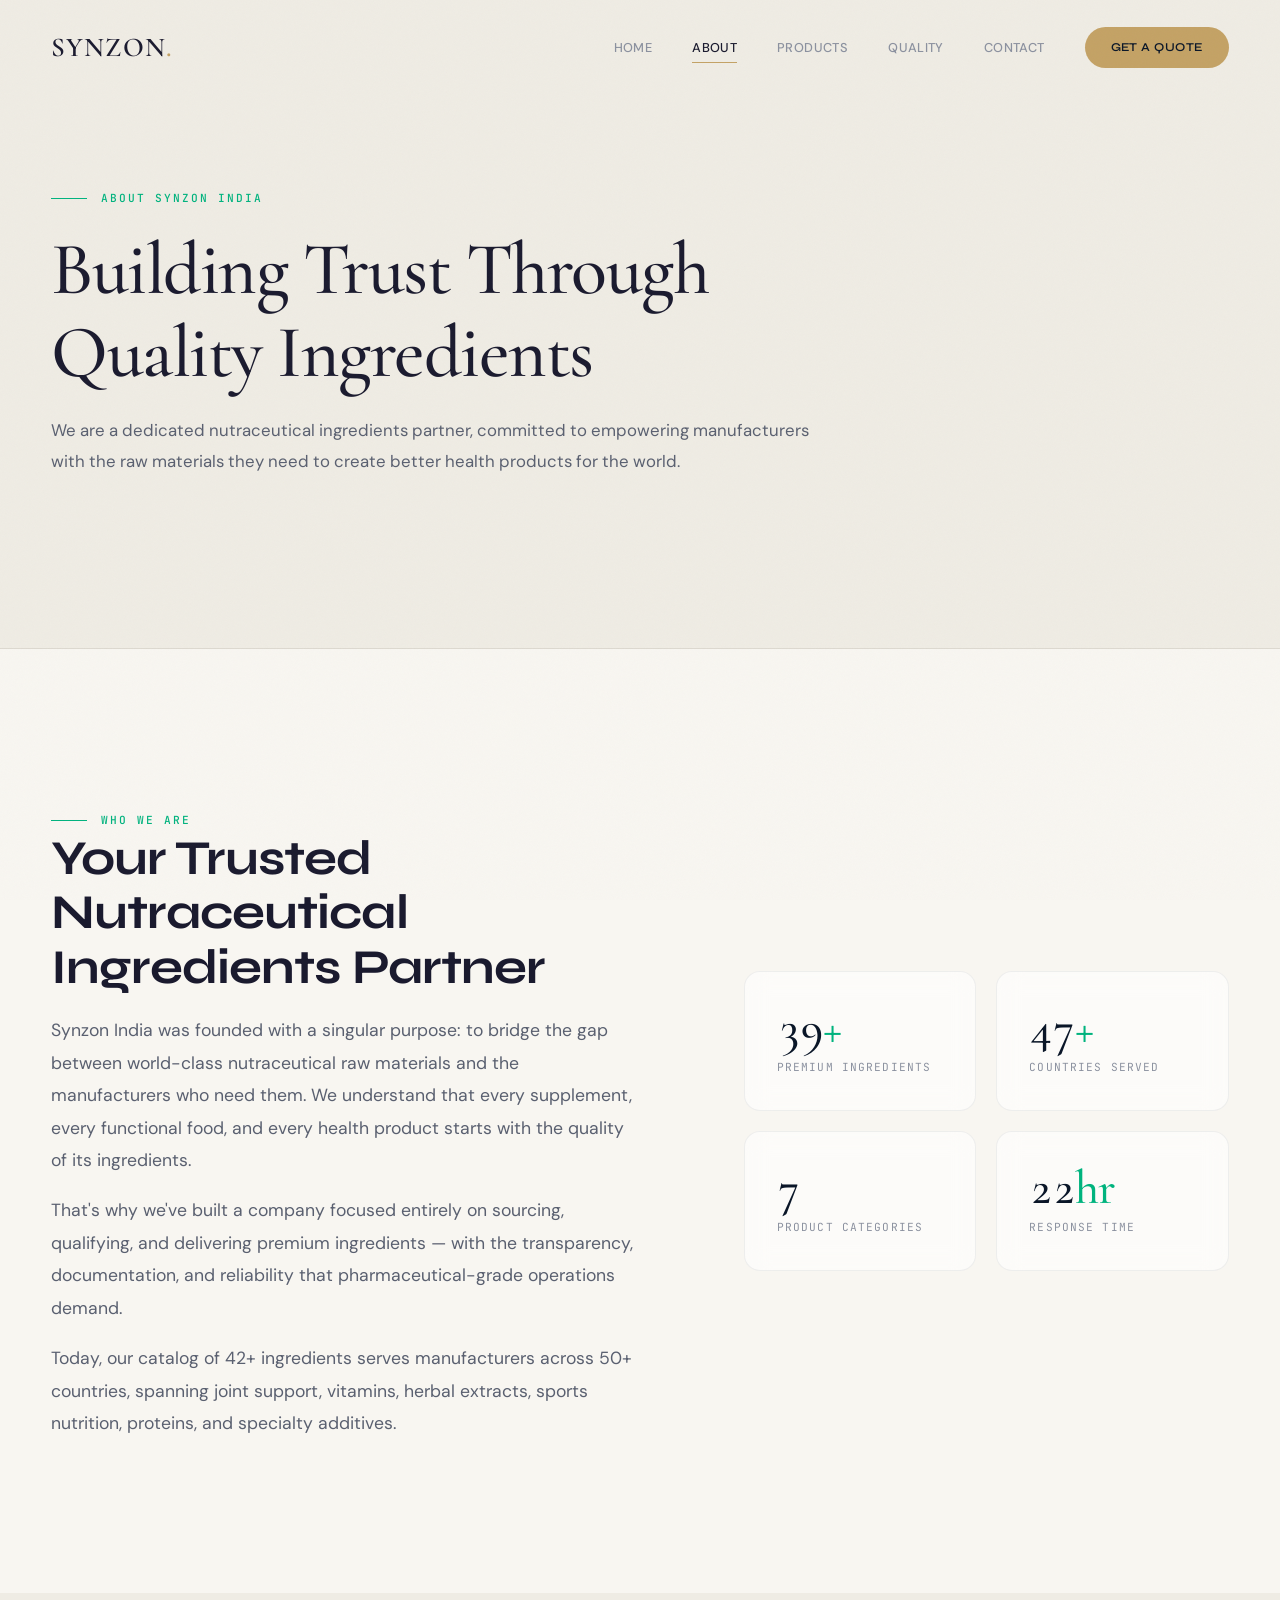
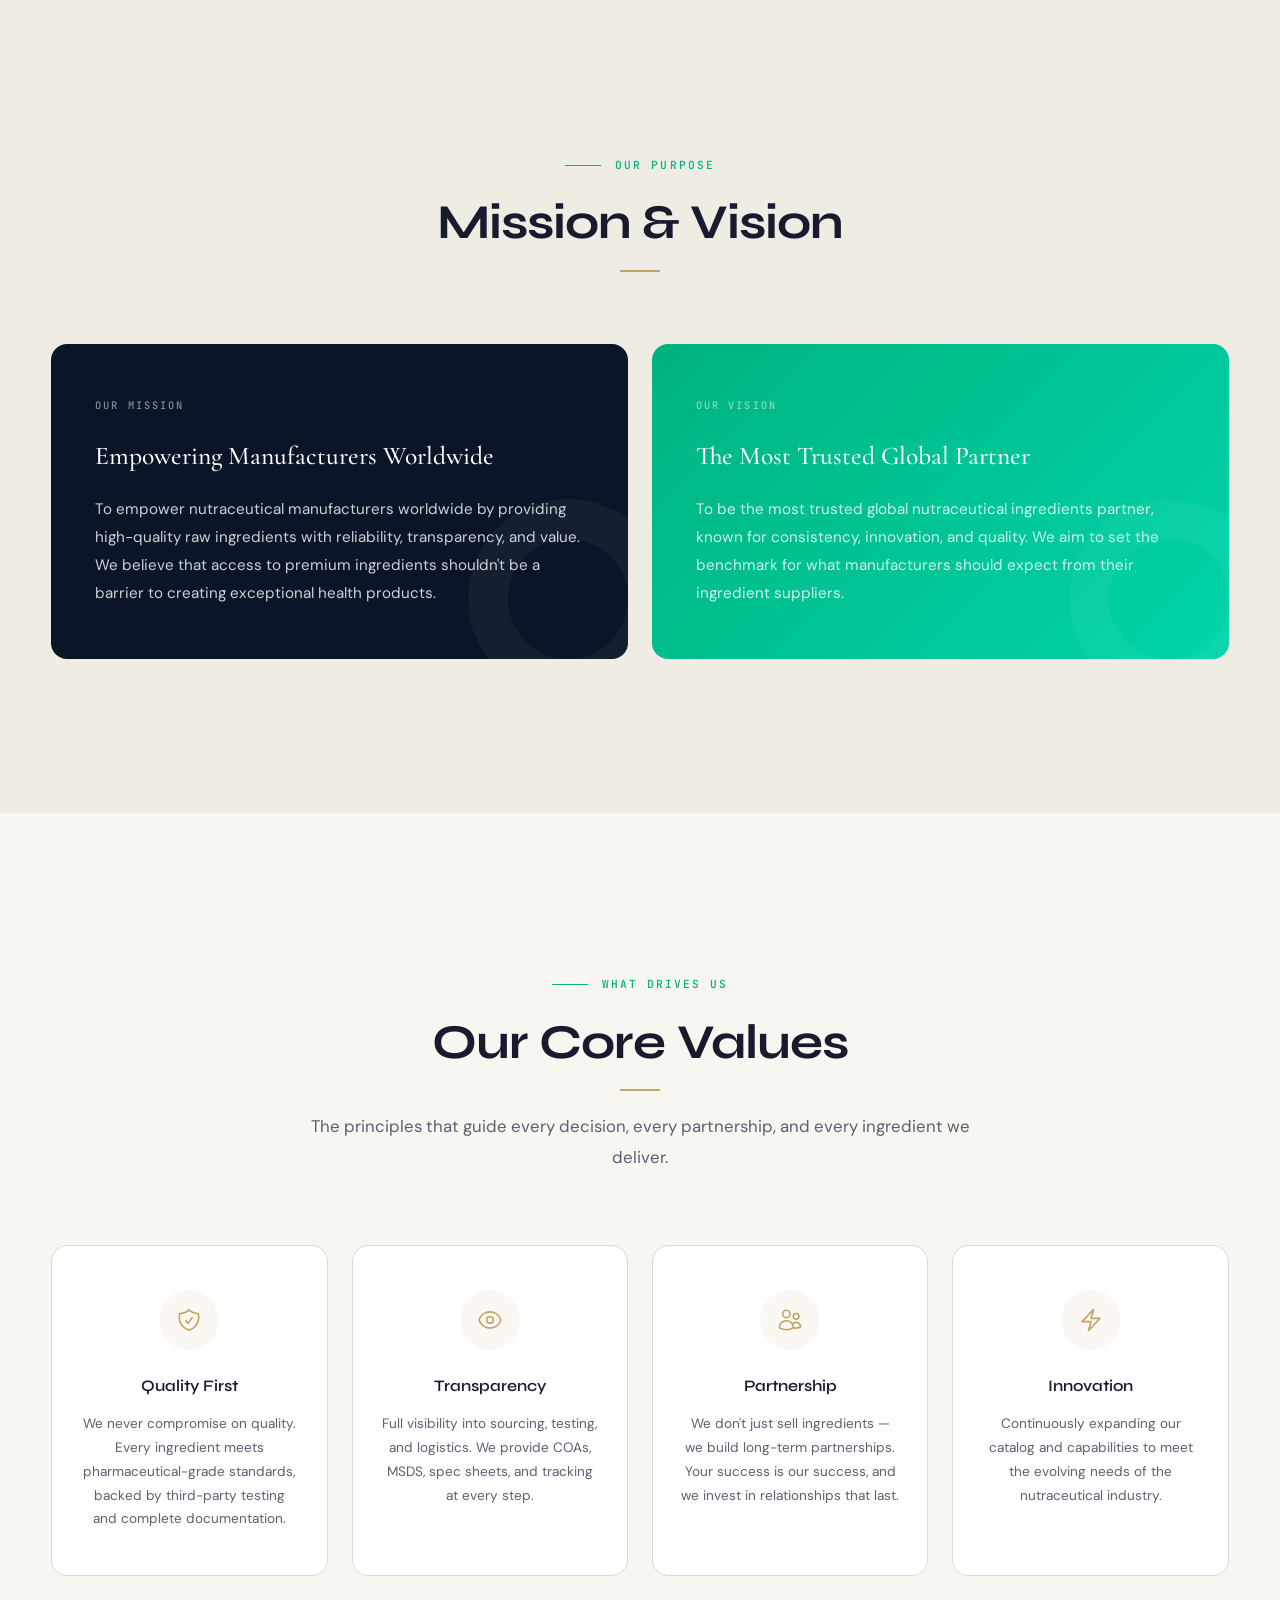
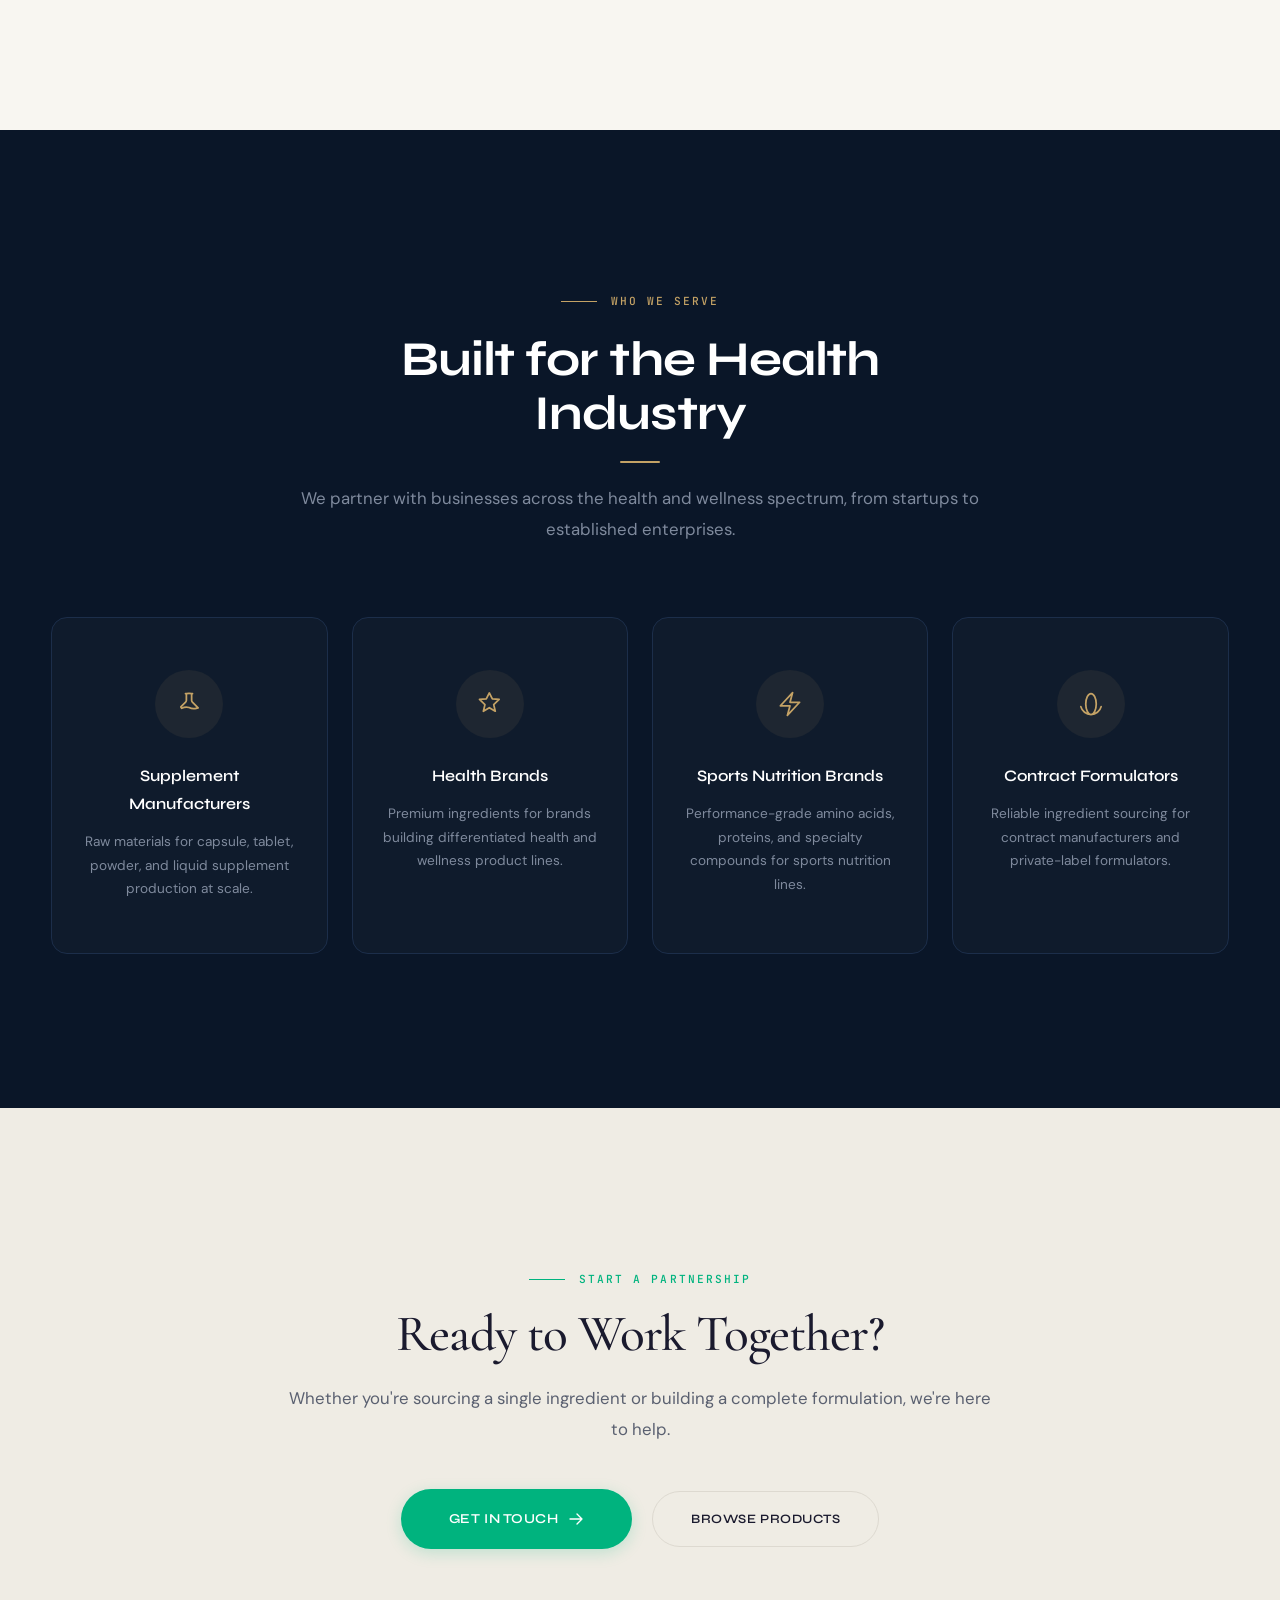
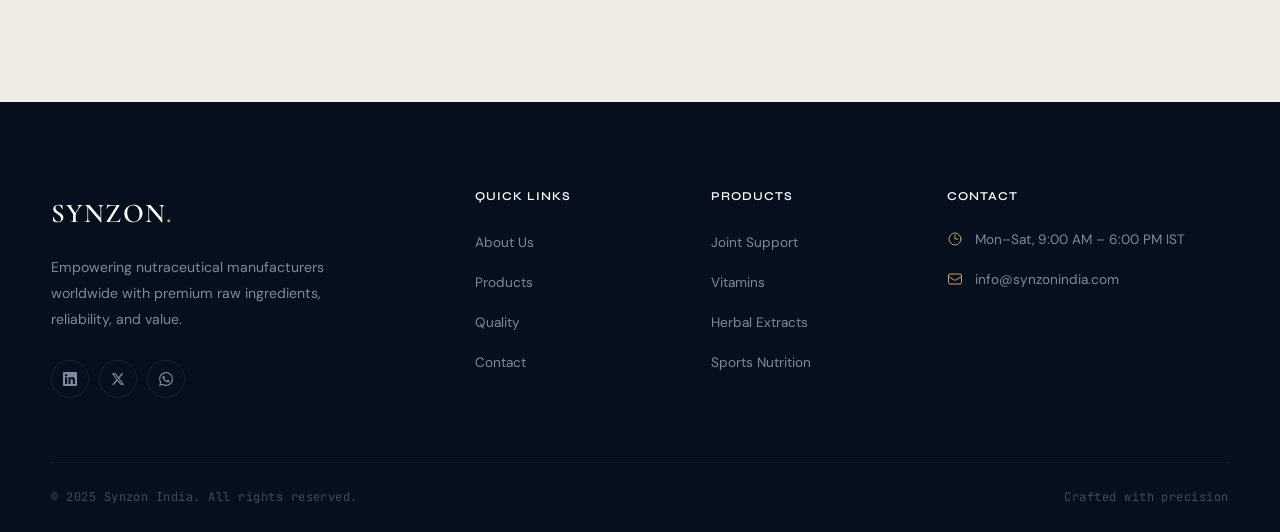
==== commit 7b92ae25: "Elevate design to editorial luxury aesthetic Major visual overhaul with "Clinical Modernism meets Ed" ====
--- a/about.html
+++ b/about.html
@@ -7,7 +7,7 @@
   <meta name="description" content="Learn about Synzon India's mission to empower nutraceutical manufacturers worldwide with high-quality raw ingredients, transparency, and innovation.">
   <link rel="preconnect" href="https://fonts.googleapis.com">
   <link rel="preconnect" href="https://fonts.gstatic.com" crossorigin>
-  <link href="https://fonts.googleapis.com/css2?family=Inter:wght@300;400;500;600&family=Plus+Jakarta+Sans:wght@500;600;700;800&display=swap" rel="stylesheet">
+  <link href="https://fonts.googleapis.com/css2?family=Cormorant+Garamond:ital,wght@0,400;0,500;0,600;1,400;1,500&family=DM+Sans:wght@300;400;500;600&family=JetBrains+Mono:wght@400;500;600&family=Syne:wght@500;600;700;800&display=swap" rel="stylesheet">
   <link rel="stylesheet" href="css/style.css">
   <link rel="icon" href="data:image/svg+xml,<svg xmlns='http://www.w3.org/2000/svg' viewBox='0 0 100 100'><text y='.9em' font-size='90'>⬡</text></svg>">
 </head>
--- a/css/style.css
+++ b/css/style.css
@@ -1,60 +1,64 @@
 /* ============================================================
-   SYNZON INDIA — Premium Corporate Design System
-   Static CSS · Hostinger-Ready · Awwwards-Quality
+   SYNZON INDIA — Editorial Luxury + Clinical Precision
+   Aesthetic: Aesop meets Vogue meets pharmaceutical elegance
+   Static CSS · Zero Dependencies · Hostinger-Ready
    ============================================================ */
-
-/* ---------- Google Fonts are loaded in HTML <head> ---------- */
 
 /* ======================== VARIABLES ========================= */
 :root {
-  /* Palette */
-  --primary:          #0B1D3A;
-  --primary-rgb:      11,29,58;
-  --primary-light:    #162D54;
-  --accent:           #00A878;
-  --accent-rgb:       0,168,120;
-  --accent-dark:      #008F66;
-  --accent-glow:      rgba(0,168,120,.12);
-  --gold:             #C8A96E;
-  --gold-rgb:         200,169,110;
+  /* Palette — refined, muted luxury */
+  --primary:          #0A1628;
+  --primary-rgb:      10,22,40;
+  --primary-light:    #152742;
+  --accent:           #00B37E;
+  --accent-rgb:       0,179,126;
+  --accent-dark:      #009B6E;
+  --accent-glow:      rgba(0,179,126,.1);
+  --gold:             #C4A265;
+  --gold-rgb:         196,162,101;
+  --gold-light:       #D4B87A;
+  --cream:            #F5F0E8;
 
   /* Backgrounds */
-  --bg:               #FAFAF8;
-  --bg-alt:           #F2F1ED;
-  --bg-dark:          #0B1D3A;
-  --bg-darker:        #071325;
+  --bg:               #F8F6F1;
+  --bg-alt:           #EFECE4;
+  --bg-dark:          #0A1628;
+  --bg-darker:        #060F1D;
   --bg-card:          #FFFFFF;
 
   /* Text */
   --text:             #1A1A2E;
-  --text-secondary:   #5A6478;
-  --text-tertiary:    #8B95A5;
-  --text-on-dark:     #E8EAF0;
-  --text-on-dark-dim: #8A96AA;
+  --text-secondary:   #5A6070;
+  --text-tertiary:    #8B919F;
+  --text-on-dark:     #E4E6EB;
+  --text-on-dark-dim: #7F8A9D;
 
   /* Borders */
-  --border:           #E8E7E3;
-  --border-dark:      #1E3355;
-
-  /* Typography */
-  --font-heading:     'Plus Jakarta Sans', sans-serif;
-  --font-body:        'Inter', sans-serif;
+  --border:           #DDD9D0;
+  --border-dark:      #1C2E4A;
+
+  /* Typography — the heart of the aesthetic */
+  --font-display:     'Cormorant Garamond', 'Georgia', serif;
+  --font-heading:     'Syne', 'Helvetica Neue', sans-serif;
+  --font-body:        'DM Sans', 'Helvetica Neue', sans-serif;
+  --font-mono:        'JetBrains Mono', 'Fira Code', monospace;
 
   /* Layout */
-  --section-py:       140px;
-  --container:        1280px;
-  --gutter:           clamp(20px, 4vw, 48px);
-
-  /* Easings */
+  --section-py:       clamp(100px, 12vw, 160px);
+  --container:        1320px;
+  --gutter:           clamp(20px, 4vw, 56px);
+
+  /* Easings — cinematic */
   --ease-out-expo:    cubic-bezier(.16,1,.3,1);
   --ease-out-quart:   cubic-bezier(.25,1,.5,1);
   --ease-in-out:      cubic-bezier(.65,0,.35,1);
+  --ease-smooth:      cubic-bezier(.4,0,.2,1);
 
   /* Radius */
-  --r-sm:  6px;
-  --r-md:  12px;
-  --r-lg:  20px;
-  --r-xl:  32px;
+  --r-sm:  4px;
+  --r-md:  10px;
+  --r-lg:  16px;
+  --r-xl:  24px;
   --r-full:9999px;
 }
 
@@ -70,63 +74,92 @@
   font-family: var(--font-body);
   color: var(--text);
   background: var(--bg);
-  line-height: 1.7;
+  line-height: 1.75;
   overflow-x: hidden;
+  position: relative;
 }
 img, video, svg { display:block; max-width:100%; height:auto; }
 a { color:inherit; text-decoration:none; }
 button { font:inherit; cursor:pointer; border:none; background:none; }
 ul,ol { list-style:none; }
 input,textarea,select { font:inherit; }
-
-/* Selection */
-::selection { background:rgba(var(--accent-rgb),.15); color:var(--primary); }
+::selection { background:rgba(var(--gold-rgb),.2); color:var(--primary); }
+
+/* ==================== GRAIN OVERLAY ========================= */
+/* Subtle film grain for tactile depth */
+body::after {
+  content: '';
+  position: fixed;
+  inset: 0;
+  z-index: 9998;
+  pointer-events: none;
+  opacity: .028;
+  background-image: url("data:image/svg+xml,%3Csvg viewBox='0 0 512 512' xmlns='http://www.w3.org/2000/svg'%3E%3Cfilter id='n'%3E%3CfeTurbulence type='fractalNoise' baseFrequency='.75' numOctaves='4' stitchTiles='stitch'/%3E%3C/filter%3E%3Crect width='100%25' height='100%25' filter='url(%23n)'/%3E%3C/svg%3E");
+  background-repeat: repeat;
+  background-size: 256px 256px;
+}
+
+/* ==================== CUSTOM SCROLLBAR ====================== */
+::-webkit-scrollbar { width: 6px; }
+::-webkit-scrollbar-track { background: var(--bg); }
+::-webkit-scrollbar-thumb {
+  background: rgba(var(--primary-rgb),.18);
+  border-radius: 8px;
+}
+::-webkit-scrollbar-thumb:hover { background: rgba(var(--primary-rgb),.35); }
+html { scrollbar-width: thin; scrollbar-color: rgba(var(--primary-rgb),.18) var(--bg); }
 
 /* ====================== TYPOGRAPHY ========================== */
 h1,h2,h3,h4,h5,h6 {
   font-family: var(--font-heading);
-  font-weight: 600;
-  line-height: 1.15;
+  font-weight: 700;
+  line-height: 1.12;
   color: var(--text);
-}
-.h1, h1 { font-size: clamp(2.8rem, 5.5vw, 5rem); letter-spacing:-0.03em; font-weight:700; }
-.h2, h2 { font-size: clamp(2.2rem, 4vw, 3.5rem); letter-spacing:-0.025em; }
-.h3, h3 { font-size: clamp(1.6rem, 2.5vw, 2.2rem); letter-spacing:-0.02em; }
-.h4, h4 { font-size: clamp(1.25rem, 1.8vw, 1.5rem); letter-spacing:-0.015em; }
-.h5, h5 { font-size: 1.125rem; }
-.h6, h6 { font-size: 1rem; }
-
-.text-lg   { font-size: clamp(1.1rem, 1.4vw, 1.25rem); }
-.text-sm   { font-size: 0.875rem; }
-.text-xs   { font-size: 0.75rem; }
-
+  letter-spacing: -0.02em;
+}
+/* Display — editorial serif for the biggest headings */
+.display, .hero h1 {
+  font-family: var(--font-display);
+  font-weight: 500;
+  letter-spacing: -0.03em;
+  line-height: 1.05;
+}
+.h1, h1 { font-size: clamp(2.8rem, 5.8vw, 5.5rem); }
+.h2, h2 { font-size: clamp(2rem, 3.8vw, 3.2rem); }
+.h3, h3 { font-size: clamp(1.5rem, 2.2vw, 2rem); }
+.h4, h4 { font-size: clamp(1.2rem, 1.6vw, 1.4rem); }
+.h5, h5 { font-size: 1.05rem; }
+.h6, h6 { font-size: .9rem; }
+
+.text-lg { font-size: clamp(1.05rem, 1.3vw, 1.2rem); }
+.text-sm { font-size: .875rem; }
+.text-xs { font-size: .75rem; }
+
+/* Eyebrow labels — mono + uppercase = precision */
 .eyebrow {
-  font-family: var(--font-heading);
-  font-size: .8125rem;
-  font-weight: 600;
-  letter-spacing: .12em;
+  font-family: var(--font-mono);
+  font-size: .7rem;
+  font-weight: 500;
+  letter-spacing: .18em;
   text-transform: uppercase;
   color: var(--accent);
   display: inline-flex;
   align-items: center;
-  gap: 12px;
+  gap: 14px;
 }
 .eyebrow::before {
   content: '';
-  width: 32px;
-  height: 1.5px;
+  width: 36px;
+  height: 1px;
   background: var(--accent);
-  display: inline-block;
 }
 
 .text-gradient {
-  background: linear-gradient(135deg, var(--accent), #00C9A7, var(--gold));
+  background: linear-gradient(135deg, var(--accent), #00D4AA, var(--gold));
   -webkit-background-clip: text;
   -webkit-text-fill-color: transparent;
   background-clip: text;
 }
-
-.text-balance { text-wrap: balance; }
 
 p + p { margin-top: 1em; }
 
@@ -138,7 +171,7 @@
   padding: 0 var(--gutter);
 }
 .container--narrow { max-width: 900px; }
-.container--wide   { max-width: 1440px; }
+.container--wide   { max-width: 1480px; }
 
 section {
   padding: var(--section-py) 0;
@@ -157,41 +190,42 @@
 section.dark .eyebrow::before { background: var(--gold); }
 section.alt { background: var(--bg-alt); }
 
-.grid {
-  display: grid;
-  gap: 32px;
-}
-.grid-2 { grid-template-columns: repeat(2, 1fr); }
-.grid-3 { grid-template-columns: repeat(3, 1fr); }
-.grid-4 { grid-template-columns: repeat(4, 1fr); }
-
-.flex { display:flex; }
-.flex-col { flex-direction:column; }
-.items-center { align-items:center; }
-.justify-between { justify-content:space-between; }
-.justify-center { justify-content:center; }
-.gap-8  { gap:8px; }
-.gap-12 { gap:12px; }
-.gap-16 { gap:16px; }
-.gap-24 { gap:24px; }
-.gap-32 { gap:32px; }
-.gap-48 { gap:48px; }
+.grid { display:grid; gap:32px; }
 
 .text-center { text-align:center; }
 
 .section-header {
-  max-width: 640px;
-  margin-bottom: 64px;
+  max-width: 680px;
+  margin-bottom: 72px;
 }
 .section-header.centered {
   margin-left: auto;
   margin-right: auto;
   text-align: center;
 }
-.section-header .eyebrow { margin-bottom: 16px; }
+.section-header .eyebrow { margin-bottom: 20px; }
 .section-header h2 { margin-bottom: 20px; }
-.section-header p { color: var(--text-secondary); font-size: 1.1rem; line-height:1.8; }
+.section-header p {
+  color: var(--text-secondary);
+  font-size: 1.05rem;
+  line-height: 1.85;
+}
 section.dark .section-header p { color: var(--text-on-dark-dim); }
+
+/* Accent line under section headings */
+.section-header h2::after {
+  content: '';
+  display: block;
+  width: 40px;
+  height: 2px;
+  background: var(--gold);
+  margin-top: 20px;
+  border-radius: 1px;
+}
+.section-header.centered h2::after {
+  margin-left: auto;
+  margin-right: auto;
+}
 
 /* ==================== PRELOADER ============================= */
 .preloader {
@@ -203,7 +237,7 @@
   flex-direction: column;
   align-items: center;
   justify-content: center;
-  transition: opacity .6s var(--ease-out-expo), visibility .6s;
+  transition: opacity .8s var(--ease-out-expo), visibility .8s;
 }
 .preloader.hidden {
   opacity: 0;
@@ -211,22 +245,21 @@
   pointer-events: none;
 }
 .preloader__logo {
-  font-family: var(--font-heading);
-  font-size: 2rem;
-  font-weight: 700;
+  font-family: var(--font-display);
+  font-size: 2.8rem;
+  font-weight: 500;
   color: #fff;
-  letter-spacing: .04em;
-  margin-bottom: 32px;
+  letter-spacing: .06em;
+  margin-bottom: 40px;
   opacity: 0;
-  transform: translateY(16px);
+  transform: translateY(20px);
   animation: preloaderFadeIn .8s var(--ease-out-expo) .2s forwards;
 }
-.preloader__logo span { color: var(--accent); }
+.preloader__logo span { color: var(--gold); }
 .preloader__bar {
-  width: 200px;
-  height: 2px;
-  background: rgba(255,255,255,.1);
-  border-radius: 2px;
+  width: 160px;
+  height: 1px;
+  background: rgba(255,255,255,.08);
   overflow: hidden;
   opacity: 0;
   animation: preloaderFadeIn .6s var(--ease-out-expo) .5s forwards;
@@ -234,16 +267,11 @@
 .preloader__bar-inner {
   height: 100%;
   width: 0;
-  background: linear-gradient(90deg, var(--accent), var(--gold));
-  border-radius: 2px;
-  animation: preloaderBar 1.4s var(--ease-in-out) .6s forwards;
-}
-@keyframes preloaderFadeIn {
-  to { opacity:1; transform:translateY(0); }
-}
-@keyframes preloaderBar {
-  to { width:100%; }
-}
+  background: linear-gradient(90deg, var(--gold), var(--accent));
+  animation: preloaderBar 1.6s var(--ease-in-out) .6s forwards;
+}
+@keyframes preloaderFadeIn { to { opacity:1; transform:translateY(0); } }
+@keyframes preloaderBar { to { width:100%; } }
 
 /* ==================== NAVIGATION ============================ */
 .nav {
@@ -252,15 +280,15 @@
   left: 0;
   right: 0;
   z-index: 1000;
-  padding: 20px 0;
-  transition: all .5s var(--ease-out-expo);
+  padding: 24px 0;
+  transition: all .6s var(--ease-out-expo);
 }
 .nav.scrolled {
-  background: rgba(255,255,255,.92);
-  backdrop-filter: blur(20px) saturate(180%);
-  -webkit-backdrop-filter: blur(20px) saturate(180%);
-  border-bottom: 1px solid var(--border);
-  padding: 14px 0;
+  background: rgba(248,246,241,.88);
+  backdrop-filter: blur(24px) saturate(180%);
+  -webkit-backdrop-filter: blur(24px) saturate(180%);
+  border-bottom: 1px solid rgba(var(--primary-rgb),.06);
+  padding: 16px 0;
 }
 .nav__inner {
   display: flex;
@@ -271,34 +299,32 @@
   padding: 0 var(--gutter);
 }
 .nav__logo {
-  font-family: var(--font-heading);
-  font-size: 1.5rem;
-  font-weight: 700;
+  font-family: var(--font-display);
+  font-size: 1.7rem;
+  font-weight: 600;
   color: #fff;
-  letter-spacing: .02em;
+  letter-spacing: .04em;
   transition: color .4s;
   z-index: 1001;
 }
-.nav__logo span { color: var(--accent); transition: color .4s; }
+.nav__logo span { color: var(--gold); transition: color .4s; }
 .nav.scrolled .nav__logo { color: var(--text); }
-.nav.scrolled .nav__logo span { color: var(--accent); }
-
-/* Dark logo variant for pages with light hero */
 .nav.light-hero .nav__logo { color: var(--text); }
 
 .nav__links {
   display: flex;
   align-items: center;
-  gap: 36px;
+  gap: 40px;
 }
 .nav__link {
-  font-family: var(--font-heading);
-  font-size: .875rem;
+  font-family: var(--font-body);
+  font-size: .8rem;
   font-weight: 500;
-  color: rgba(255,255,255,.75);
-  transition: color .3s;
-  position: relative;
-  letter-spacing: .01em;
+  color: rgba(255,255,255,.6);
+  transition: color .35s;
+  position: relative;
+  letter-spacing: .03em;
+  text-transform: uppercase;
 }
 .nav__link::after {
   content: '';
@@ -306,38 +332,34 @@
   bottom: -4px;
   left: 0;
   width: 0;
-  height: 1.5px;
-  background: var(--accent);
-  transition: width .4s var(--ease-out-expo);
-}
-.nav__link:hover,
-.nav__link.active { color: #fff; }
-.nav__link:hover::after,
-.nav__link.active::after { width: 100%; }
-
-.nav.scrolled .nav__link { color: var(--text-secondary); }
-.nav.scrolled .nav__link:hover,
-.nav.scrolled .nav__link.active { color: var(--text); }
-
-.nav.light-hero .nav__link { color: var(--text-secondary); }
-.nav.light-hero .nav__link:hover,
-.nav.light-hero .nav__link.active { color: var(--text); }
+  height: 1px;
+  background: var(--gold);
+  transition: width .5s var(--ease-out-expo);
+}
+.nav__link:hover, .nav__link.active { color: #fff; }
+.nav__link:hover::after, .nav__link.active::after { width: 100%; }
+
+.nav.scrolled .nav__link { color: var(--text-tertiary); }
+.nav.scrolled .nav__link:hover, .nav.scrolled .nav__link.active { color: var(--text); }
+.nav.light-hero .nav__link { color: var(--text-tertiary); }
+.nav.light-hero .nav__link:hover, .nav.light-hero .nav__link.active { color: var(--text); }
 
 .nav__cta {
   font-family: var(--font-heading);
-  font-size: .8125rem;
+  font-size: .75rem;
   font-weight: 600;
-  color: #fff;
-  background: var(--accent);
-  padding: 10px 24px;
+  color: var(--primary);
+  background: var(--gold);
+  padding: 10px 26px;
   border-radius: var(--r-full);
-  letter-spacing: .01em;
-  transition: all .35s var(--ease-out-expo);
+  letter-spacing: .04em;
+  text-transform: uppercase;
+  transition: all .4s var(--ease-out-expo);
 }
 .nav__cta:hover {
-  background: var(--accent-dark);
+  background: var(--gold-light);
   transform: translateY(-1px);
-  box-shadow: 0 8px 24px rgba(var(--accent-rgb),.25);
+  box-shadow: 0 6px 20px rgba(var(--gold-rgb),.3);
 }
 
 /* Hamburger */
@@ -347,21 +369,20 @@
   gap: 6px;
   width: 28px;
   z-index: 1001;
-  cursor: pointer;
 }
 .nav__hamburger span {
   display: block;
   width: 100%;
-  height: 2px;
+  height: 1.5px;
   background: #fff;
   border-radius: 2px;
   transition: all .4s var(--ease-out-expo);
 }
 .nav.scrolled .nav__hamburger span,
 .nav.light-hero .nav__hamburger span { background: var(--text); }
-.nav__hamburger.open span:nth-child(1) { transform: translateY(8px) rotate(45deg); }
+.nav__hamburger.open span:nth-child(1) { transform: translateY(7.5px) rotate(45deg); }
 .nav__hamburger.open span:nth-child(2) { opacity:0; transform:scaleX(0); }
-.nav__hamburger.open span:nth-child(3) { transform: translateY(-8px) rotate(-45deg); }
+.nav__hamburger.open span:nth-child(3) { transform: translateY(-7.5px) rotate(-45deg); }
 
 /* Mobile nav */
 .nav__mobile {
@@ -373,31 +394,29 @@
   flex-direction: column;
   align-items: center;
   justify-content: center;
-  gap: 28px;
+  gap: 24px;
   opacity: 0;
   visibility: hidden;
   transition: all .5s var(--ease-out-expo);
 }
 .nav__mobile.open { opacity:1; visibility:visible; }
 .nav__mobile a {
-  font-family: var(--font-heading);
-  font-size: 2rem;
-  font-weight: 600;
-  color: rgba(255,255,255,.7);
-  transition: color .3s, transform .4s var(--ease-out-expo);
-  transform: translateY(20px);
+  font-family: var(--font-display);
+  font-size: 2.4rem;
+  font-weight: 500;
+  color: rgba(255,255,255,.5);
+  transition: color .3s, transform .5s var(--ease-out-expo);
+  transform: translateY(24px);
   opacity: 0;
-}
-.nav__mobile.open a {
-  transform: translateY(0);
-  opacity: 1;
-}
-.nav__mobile.open a:nth-child(1) { transition-delay:.1s; }
-.nav__mobile.open a:nth-child(2) { transition-delay:.15s; }
+  letter-spacing: .02em;
+}
+.nav__mobile.open a { transform: translateY(0); opacity: 1; }
+.nav__mobile.open a:nth-child(1) { transition-delay:.08s; }
+.nav__mobile.open a:nth-child(2) { transition-delay:.14s; }
 .nav__mobile.open a:nth-child(3) { transition-delay:.2s; }
-.nav__mobile.open a:nth-child(4) { transition-delay:.25s; }
-.nav__mobile.open a:nth-child(5) { transition-delay:.3s; }
-.nav__mobile.open a:nth-child(6) { transition-delay:.35s; }
+.nav__mobile.open a:nth-child(4) { transition-delay:.26s; }
+.nav__mobile.open a:nth-child(5) { transition-delay:.32s; }
+.nav__mobile.open a:nth-child(6) { transition-delay:.38s; }
 .nav__mobile a:hover { color:#fff; }
 
 /* ====================== HERO ================================ */
@@ -419,87 +438,88 @@
   position: absolute;
   inset: 0;
   background:
-    radial-gradient(ellipse 60% 50% at 70% 40%, rgba(var(--accent-rgb),.08) 0%, transparent 70%),
-    radial-gradient(ellipse 50% 60% at 20% 70%, rgba(var(--gold-rgb),.06) 0%, transparent 60%),
-    linear-gradient(180deg, rgba(var(--primary-rgb),.95) 0%, var(--primary) 100%);
-}
-
-/* Molecular grid pattern */
+    radial-gradient(ellipse 70% 55% at 65% 35%, rgba(var(--accent-rgb),.07) 0%, transparent 70%),
+    radial-gradient(ellipse 50% 70% at 25% 75%, rgba(var(--gold-rgb),.05) 0%, transparent 60%),
+    linear-gradient(170deg, rgba(var(--primary-rgb),.9) 0%, var(--primary) 100%);
+}
 .hero__pattern {
   position: absolute;
   inset: 0;
   background-image:
-    radial-gradient(circle at 1px 1px, rgba(255,255,255,.04) 1px, transparent 0);
-  background-size: 48px 48px;
+    radial-gradient(circle at 1px 1px, rgba(255,255,255,.025) 1px, transparent 0);
+  background-size: 56px 56px;
 }
 
 /* Floating orbs */
 .hero__orb {
   position: absolute;
   border-radius: 50%;
-  filter: blur(80px);
-  opacity: .15;
-  animation: orbFloat 20s ease-in-out infinite;
+  filter: blur(100px);
+  opacity: .12;
+  animation: orbFloat 25s ease-in-out infinite;
 }
 .hero__orb--1 {
-  width: 500px; height: 500px;
+  width: 600px; height: 600px;
   background: var(--accent);
-  top: -10%; right: -5%;
-  animation-delay: 0s;
+  top: -15%; right: -8%;
 }
 .hero__orb--2 {
-  width: 400px; height: 400px;
+  width: 450px; height: 450px;
   background: var(--gold);
-  bottom: -10%; left: -5%;
-  animation-delay: -7s;
+  bottom: -15%; left: -8%;
+  animation-delay: -8s;
 }
 .hero__orb--3 {
-  width: 300px; height: 300px;
-  background: #4A90D9;
-  top: 40%; left: 30%;
-  animation-delay: -14s;
+  width: 350px; height: 350px;
+  background: #4A7BD9;
+  top: 35%; left: 25%;
+  animation-delay: -16s;
 }
 @keyframes orbFloat {
   0%,100% { transform: translate(0,0) scale(1); }
-  33%     { transform: translate(30px,-30px) scale(1.05); }
-  66%     { transform: translate(-20px,20px) scale(.95); }
+  33%     { transform: translate(40px,-40px) scale(1.06); }
+  66%     { transform: translate(-25px,25px) scale(.94); }
 }
 
 .hero__content {
   position: relative;
   z-index: 2;
-  max-width: 780px;
+  max-width: 820px;
 }
 .hero__eyebrow {
-  font-family: var(--font-heading);
-  font-size: .8125rem;
-  font-weight: 600;
-  letter-spacing: .15em;
+  font-family: var(--font-mono);
+  font-size: .7rem;
+  font-weight: 500;
+  letter-spacing: .2em;
   text-transform: uppercase;
   color: var(--gold);
-  margin-bottom: 24px;
-  display: flex;
-  align-items: center;
-  gap: 12px;
+  margin-bottom: 28px;
+  display: flex;
+  align-items: center;
+  gap: 14px;
 }
 .hero__eyebrow::before {
   content: '';
-  width: 40px;
-  height: 1.5px;
+  width: 44px;
+  height: 1px;
   background: var(--gold);
 }
 .hero h1 {
   color: #fff;
-  margin-bottom: 24px;
-  line-height: 1.08;
-}
-.hero h1 .accent { color: var(--accent); }
+  margin-bottom: 28px;
+  line-height: 1.02;
+  font-size: clamp(3.2rem, 6.5vw, 6.5rem);
+}
+.hero h1 .accent {
+  color: var(--accent);
+  font-style: italic;
+}
 .hero__sub {
-  font-size: clamp(1.05rem, 1.5vw, 1.2rem);
+  font-size: clamp(1rem, 1.3vw, 1.15rem);
   color: var(--text-on-dark-dim);
-  line-height: 1.8;
-  max-width: 560px;
-  margin-bottom: 40px;
+  line-height: 1.85;
+  max-width: 540px;
+  margin-bottom: 44px;
 }
 .hero__actions {
   display: flex;
@@ -511,24 +531,24 @@
 /* Scroll indicator */
 .hero__scroll {
   position: absolute;
-  bottom: 40px;
+  bottom: 44px;
   left: 50%;
   transform: translateX(-50%);
   z-index: 2;
   display: flex;
   flex-direction: column;
   align-items: center;
-  gap: 8px;
-  color: rgba(255,255,255,.35);
-  font-size: .7rem;
-  letter-spacing: .15em;
+  gap: 10px;
+  color: rgba(255,255,255,.25);
+  font-size: .65rem;
+  letter-spacing: .2em;
   text-transform: uppercase;
-  font-family: var(--font-heading);
+  font-family: var(--font-mono);
 }
 .hero__scroll-line {
   width: 1px;
-  height: 48px;
-  background: rgba(255,255,255,.15);
+  height: 52px;
+  background: rgba(255,255,255,.1);
   position: relative;
   overflow: hidden;
 }
@@ -539,18 +559,17 @@
   left: 0;
   width: 100%;
   height: 100%;
-  background: var(--accent);
-  animation: scrollLine 2s var(--ease-in-out) infinite;
+  background: var(--gold);
+  animation: scrollLine 2.2s var(--ease-in-out) infinite;
 }
 @keyframes scrollLine {
   0%   { top:-100%; }
   100% { top:100%; }
 }
 
-/* Hero page variants */
 .hero--short {
   min-height: 60vh;
-  padding-top: 120px;
+  padding-top: 140px;
   padding-bottom: 80px;
 }
 
@@ -561,22 +580,15 @@
   justify-content: center;
   gap: 10px;
   font-family: var(--font-heading);
-  font-size: .9rem;
+  font-size: .8rem;
   font-weight: 600;
-  padding: 16px 36px;
+  padding: 16px 38px;
   border-radius: var(--r-full);
-  transition: all .4s var(--ease-out-expo);
+  transition: all .45s var(--ease-out-expo);
   position: relative;
   overflow: hidden;
-  letter-spacing: .01em;
-}
-.btn::before {
-  content: '';
-  position: absolute;
-  inset: 0;
-  border-radius: inherit;
-  opacity: 0;
-  transition: opacity .4s;
+  letter-spacing: .04em;
+  text-transform: uppercase;
 }
 .btn:hover { transform: translateY(-2px); }
 .btn:active { transform: translateY(0) scale(.98); }
@@ -588,27 +600,35 @@
 }
 .btn--primary:hover {
   background: var(--accent-dark);
-  box-shadow: 0 8px 32px rgba(var(--accent-rgb),.3);
+  box-shadow: 0 10px 36px rgba(var(--accent-rgb),.3);
+}
+
+.btn--gold {
+  background: var(--gold);
+  color: var(--primary);
+}
+.btn--gold:hover {
+  background: var(--gold-light);
+  box-shadow: 0 10px 36px rgba(var(--gold-rgb),.3);
 }
 
 .btn--outline {
   background: transparent;
   color: #fff;
-  border: 1.5px solid rgba(255,255,255,.25);
+  border: 1px solid rgba(255,255,255,.2);
 }
 .btn--outline:hover {
-  border-color: rgba(255,255,255,.5);
-  background: rgba(255,255,255,.06);
+  border-color: rgba(255,255,255,.45);
+  background: rgba(255,255,255,.04);
 }
 .btn--outline-dark {
   background: transparent;
   color: var(--text);
-  border: 1.5px solid var(--border);
+  border: 1px solid var(--border);
 }
 .btn--outline-dark:hover {
-  border-color: var(--accent);
-  color: var(--accent);
-  background: var(--accent-glow);
+  border-color: var(--gold);
+  color: var(--gold);
 }
 
 .btn--secondary {
@@ -617,18 +637,64 @@
 }
 .btn--secondary:hover {
   background: var(--primary-light);
-  box-shadow: 0 8px 32px rgba(var(--primary-rgb),.25);
-}
-
-.btn--sm { padding: 10px 24px; font-size:.8125rem; }
-.btn--lg { padding: 18px 44px; font-size:1rem; }
+  box-shadow: 0 10px 36px rgba(var(--primary-rgb),.25);
+}
+
+.btn--sm { padding: 10px 24px; font-size:.72rem; }
+.btn--lg { padding: 18px 48px; font-size:.85rem; }
 
 .btn--icon svg {
-  width: 18px;
-  height: 18px;
-  transition: transform .3s var(--ease-out-expo);
+  width: 16px; height: 16px;
+  transition: transform .35s var(--ease-out-expo);
 }
 .btn--icon:hover svg { transform: translateX(4px); }
+
+/* =================== MARQUEE BAND =========================== */
+.marquee {
+  overflow: hidden;
+  padding: 20px 0;
+  border-top: 1px solid var(--border);
+  border-bottom: 1px solid var(--border);
+  background: var(--bg);
+  position: relative;
+}
+.marquee.dark {
+  border-color: var(--border-dark);
+  background: var(--bg-dark);
+}
+.marquee__track {
+  display: flex;
+  width: max-content;
+  animation: marqueeScroll 40s linear infinite;
+}
+.marquee:hover .marquee__track {
+  animation-play-state: paused;
+}
+.marquee__item {
+  display: flex;
+  align-items: center;
+  gap: 32px;
+  padding: 0 32px;
+  white-space: nowrap;
+  font-family: var(--font-heading);
+  font-size: .75rem;
+  font-weight: 600;
+  letter-spacing: .1em;
+  text-transform: uppercase;
+  color: var(--text-tertiary);
+}
+.marquee.dark .marquee__item { color: var(--text-on-dark-dim); }
+.marquee__item .dot {
+  width: 4px;
+  height: 4px;
+  background: var(--gold);
+  border-radius: 50%;
+  flex-shrink: 0;
+}
+@keyframes marqueeScroll {
+  0%   { transform: translateX(0); }
+  100% { transform: translateX(-50%); }
+}
 
 /* =================== BRAND INTRO ============================ */
 .brand-intro {
@@ -636,122 +702,155 @@
 }
 .brand-intro__grid {
   display: grid;
-  grid-template-columns: 1fr 1fr;
-  gap: 80px;
+  grid-template-columns: 1.1fr 0.9fr;
+  gap: 100px;
   align-items: center;
 }
 .brand-intro__text p {
   color: var(--text-secondary);
-  font-size: 1.1rem;
-  line-height: 1.85;
+  font-size: 1.05rem;
+  line-height: 1.9;
 }
 .brand-intro__text h2 { margin-bottom: 24px; }
-.brand-intro__text .eyebrow { margin-bottom: 16px; }
-
-/* Stats */
+.brand-intro__text .eyebrow { margin-bottom: 20px; }
+
+/* Stats — refined glass cards */
 .stats {
   display: grid;
   grid-template-columns: repeat(2, 1fr);
-  gap: 32px;
+  gap: 20px;
 }
 .stat {
-  padding: 28px;
-  background: var(--bg-card);
-  border: 1px solid var(--border);
+  padding: 32px;
+  background: rgba(255,255,255,.6);
+  backdrop-filter: blur(12px);
+  border: 1px solid rgba(var(--primary-rgb),.06);
   border-radius: var(--r-lg);
-  transition: all .4s var(--ease-out-expo);
-}
+  transition: all .5s var(--ease-out-expo);
+  position: relative;
+  overflow: hidden;
+}
+.stat::before {
+  content: '';
+  position: absolute;
+  top: 0;
+  left: 0;
+  right: 0;
+  height: 2px;
+  background: linear-gradient(90deg, var(--gold), var(--accent));
+  transform: scaleX(0);
+  transform-origin: left;
+  transition: transform .5s var(--ease-out-expo);
+}
+.stat:hover::before { transform: scaleX(1); }
 .stat:hover {
-  border-color: var(--accent);
-  box-shadow: 0 8px 32px rgba(var(--accent-rgb),.08);
   transform: translateY(-4px);
+  box-shadow: 0 20px 48px rgba(var(--primary-rgb),.06);
 }
 .stat__number {
-  font-family: var(--font-heading);
-  font-size: 2.5rem;
-  font-weight: 700;
+  font-family: var(--font-display);
+  font-size: 3rem;
+  font-weight: 500;
   color: var(--primary);
   line-height: 1;
   margin-bottom: 6px;
+  letter-spacing: -0.02em;
 }
 .stat__number .accent { color: var(--accent); }
 .stat__label {
-  font-size: .85rem;
+  font-family: var(--font-mono);
+  font-size: .7rem;
   color: var(--text-tertiary);
-  font-weight: 500;
+  letter-spacing: .1em;
+  text-transform: uppercase;
 }
 
 /* ================== PRODUCT CATEGORIES ====================== */
 .categories__grid {
   display: grid;
   grid-template-columns: repeat(4, 1fr);
-  gap: 24px;
+  gap: 20px;
 }
 .category-card {
   position: relative;
-  padding: 36px 28px;
+  padding: 40px 28px 36px;
   background: var(--bg-card);
   border: 1px solid var(--border);
   border-radius: var(--r-lg);
-  transition: all .45s var(--ease-out-expo);
+  transition: all .5s var(--ease-out-expo);
   overflow: hidden;
   cursor: pointer;
 }
 .category-card::before {
   content: '';
   position: absolute;
-  top: 0;
-  left: 0;
-  right: 0;
-  height: 3px;
-  background: linear-gradient(90deg, var(--accent), var(--gold));
+  inset: 0;
+  background: linear-gradient(135deg, rgba(var(--accent-rgb),.03), rgba(var(--gold-rgb),.03));
+  opacity: 0;
+  transition: opacity .4s;
+}
+.category-card:hover::before { opacity: 1; }
+.category-card::after {
+  content: '';
+  position: absolute;
+  top: 0; left: 0; right: 0;
+  height: 2px;
+  background: linear-gradient(90deg, var(--gold), var(--accent));
   transform: scaleX(0);
   transform-origin: left;
-  transition: transform .45s var(--ease-out-expo);
-}
-.category-card:hover::before { transform: scaleX(1); }
+  transition: transform .5s var(--ease-out-expo);
+}
+.category-card:hover::after { transform: scaleX(1); }
 .category-card:hover {
   border-color: transparent;
-  box-shadow: 0 16px 48px rgba(0,0,0,.08);
+  box-shadow: 0 20px 56px rgba(var(--primary-rgb),.07);
   transform: translateY(-6px);
 }
 .category-card__icon {
-  width: 52px;
-  height: 52px;
+  width: 48px;
+  height: 48px;
   border-radius: var(--r-md);
-  background: var(--accent-glow);
+  background: rgba(var(--gold-rgb),.1);
   display: flex;
   align-items: center;
   justify-content: center;
-  margin-bottom: 20px;
+  margin-bottom: 24px;
   transition: all .4s var(--ease-out-expo);
 }
-.category-card__icon svg { width:24px; height:24px; color:var(--accent); }
+.category-card__icon svg { width:22px; height:22px; color:var(--gold); }
 .category-card:hover .category-card__icon {
-  background: var(--accent);
-}
-.category-card:hover .category-card__icon svg { color: #fff; }
+  background: var(--gold);
+  transform: scale(1.05);
+}
+.category-card:hover .category-card__icon svg { color: var(--primary); }
 .category-card__title {
   font-family: var(--font-heading);
-  font-size: 1.1rem;
+  font-size: 1rem;
   font-weight: 600;
-  margin-bottom: 8px;
+  margin-bottom: 6px;
+  letter-spacing: -0.01em;
 }
 .category-card__count {
-  font-size: .8125rem;
+  font-family: var(--font-mono);
+  font-size: .7rem;
   color: var(--text-tertiary);
-  margin-bottom: 16px;
+  margin-bottom: 20px;
+  letter-spacing: .08em;
+  text-transform: uppercase;
 }
 .category-card__arrow {
   display: inline-flex;
   align-items: center;
   gap: 6px;
-  font-size: .8125rem;
-  font-weight: 600;
-  color: var(--accent);
+  font-family: var(--font-mono);
+  font-size: .7rem;
+  font-weight: 500;
+  color: var(--gold);
+  letter-spacing: .08em;
+  text-transform: uppercase;
   opacity: 0;
   transform: translateX(-8px);
-  transition: all .35s var(--ease-out-expo);
+  transition: all .4s var(--ease-out-expo);
 }
 .category-card:hover .category-card__arrow {
   opacity: 1;
@@ -759,54 +858,62 @@
 }
 
 /* ================== QUALITY HIGHLIGHTS ====================== */
-.quality-section {
-  padding: var(--section-py) 0;
-}
+.quality-section { padding: var(--section-py) 0; }
 .quality__grid {
   display: grid;
   grid-template-columns: repeat(4, 1fr);
-  gap: 32px;
+  gap: 24px;
 }
 .quality-card {
   text-align: center;
-  padding: 48px 28px;
+  padding: 52px 28px;
   border-radius: var(--r-lg);
   border: 1px solid var(--border-dark);
-  transition: all .45s var(--ease-out-expo);
+  transition: all .5s var(--ease-out-expo);
   background: rgba(255,255,255,.02);
-}
+  position: relative;
+  overflow: hidden;
+}
+.quality-card::before {
+  content: '';
+  position: absolute;
+  inset: 0;
+  background: radial-gradient(circle at 50% 0%, rgba(var(--gold-rgb),.06) 0%, transparent 60%);
+  opacity: 0;
+  transition: opacity .5s;
+}
+.quality-card:hover::before { opacity: 1; }
 .quality-card:hover {
-  border-color: rgba(var(--accent-rgb),.3);
-  background: rgba(var(--accent-rgb),.04);
+  border-color: rgba(var(--gold-rgb),.25);
   transform: translateY(-4px);
 }
 .quality-card__icon {
-  width: 72px;
-  height: 72px;
+  width: 68px;
+  height: 68px;
   border-radius: 50%;
-  background: rgba(var(--gold-rgb),.1);
+  background: rgba(var(--gold-rgb),.08);
   display: flex;
   align-items: center;
   justify-content: center;
   margin: 0 auto 24px;
-  transition: all .4s var(--ease-out-expo);
-}
-.quality-card__icon svg { width:32px; height:32px; color:var(--gold); }
+  transition: all .5s var(--ease-out-expo);
+}
+.quality-card__icon svg { width:28px; height:28px; color:var(--gold); }
 .quality-card:hover .quality-card__icon {
-  background: rgba(var(--gold-rgb),.2);
-  transform: scale(1.05);
+  background: rgba(var(--gold-rgb),.15);
+  transform: scale(1.08);
 }
 .quality-card__title {
   font-family: var(--font-heading);
-  font-size: 1.1rem;
+  font-size: 1rem;
   font-weight: 600;
   margin-bottom: 12px;
   color: #fff;
 }
 .quality-card__desc {
-  font-size: .875rem;
+  font-size: .85rem;
   color: var(--text-on-dark-dim);
-  line-height: 1.7;
+  line-height: 1.75;
 }
 
 /* =================== PROCESS SECTION ======================== */
@@ -818,124 +925,92 @@
 }
 .process__line {
   position: absolute;
-  top: 56px;
+  top: 50px;
   left: 12.5%;
   right: 12.5%;
-  height: 2px;
+  height: 1px;
   background: var(--border);
 }
 .process__line-fill {
   height: 100%;
   width: 0;
-  background: linear-gradient(90deg, var(--accent), var(--gold));
-  transition: width 1.5s var(--ease-out-expo);
+  background: linear-gradient(90deg, var(--gold), var(--accent));
+  transition: width 1.8s var(--ease-out-expo);
 }
 .process__line-fill.animate { width: 100%; }
 .process-step {
   text-align: center;
-  padding: 0 20px;
+  padding: 0 16px;
   position: relative;
 }
 .process-step__number {
-  width: 56px;
-  height: 56px;
+  width: 52px;
+  height: 52px;
   border-radius: 50%;
   background: var(--bg-card);
-  border: 2px solid var(--border);
+  border: 1px solid var(--border);
   display: flex;
   align-items: center;
   justify-content: center;
-  margin: 0 auto 24px;
-  font-family: var(--font-heading);
-  font-size: 1.1rem;
-  font-weight: 700;
+  margin: 0 auto 28px;
+  font-family: var(--font-mono);
+  font-size: .8rem;
+  font-weight: 600;
   color: var(--primary);
   position: relative;
   z-index: 2;
   transition: all .5s var(--ease-out-expo);
+  letter-spacing: .04em;
 }
 .process-step:hover .process-step__number {
-  border-color: var(--accent);
-  background: var(--accent);
-  color: #fff;
+  border-color: var(--gold);
+  background: var(--gold);
+  color: var(--primary);
 }
 .process-step__title {
   font-family: var(--font-heading);
-  font-size: 1rem;
+  font-size: .95rem;
   font-weight: 600;
-  margin-bottom: 8px;
+  margin-bottom: 10px;
 }
 .process-step__desc {
-  font-size: .85rem;
+  font-size: .83rem;
   color: var(--text-secondary);
-  line-height: 1.7;
+  line-height: 1.75;
 }
 
 /* ==================== GLOBAL REACH ========================== */
 .reach__content {
   display: grid;
   grid-template-columns: 1fr 1fr;
-  gap: 80px;
-  align-items: center;
-}
-.reach__map {
-  position: relative;
-  aspect-ratio: 16/10;
-  display: flex;
-  align-items: center;
-  justify-content: center;
-}
-.reach__map svg {
-  width: 100%;
-  height: auto;
-  opacity: .3;
-}
-.reach__map-dots {
-  position: absolute;
-  inset: 0;
-}
-.reach__dot {
-  position: absolute;
-  width: 12px;
-  height: 12px;
-  background: var(--accent);
-  border-radius: 50%;
-  box-shadow: 0 0 0 4px rgba(var(--accent-rgb),.2);
-}
-.reach__dot::after {
-  content: '';
-  position: absolute;
-  inset: -4px;
-  border-radius: 50%;
-  border: 1px solid rgba(var(--accent-rgb),.3);
-  animation: dotPulse 2s ease-in-out infinite;
-}
-@keyframes dotPulse {
-  0%,100% { transform:scale(1); opacity:1; }
-  50%     { transform:scale(1.8); opacity:0; }
+  gap: 100px;
+  align-items: center;
 }
 .reach__stats {
   display: grid;
   grid-template-columns: repeat(2, 1fr);
-  gap: 24px;
+  gap: 16px;
   margin-top: 40px;
 }
 .reach__stat {
   padding: 24px;
   background: rgba(var(--accent-rgb),.04);
   border-radius: var(--r-md);
-  border: 1px solid rgba(var(--accent-rgb),.1);
+  border: 1px solid rgba(var(--accent-rgb),.08);
 }
 .reach__stat-number {
-  font-family: var(--font-heading);
-  font-size: 2rem;
-  font-weight: 700;
+  font-family: var(--font-display);
+  font-size: 1.8rem;
+  font-weight: 500;
   color: var(--accent);
   margin-bottom: 4px;
 }
 .reach__stat-label {
-  font-size: .85rem;
+  font-family: var(--font-mono);
+  font-size: .68rem;
   color: var(--text-secondary);
+  letter-spacing: .08em;
+  text-transform: uppercase;
 }
 
 /* ====================== CTA SECTION ========================= */
@@ -944,14 +1019,20 @@
   text-align: center;
 }
 .cta-section__inner {
-  max-width: 700px;
+  max-width: 720px;
   margin: 0 auto;
 }
-.cta-section h2 { margin-bottom: 20px; }
+.cta-section h2 {
+  margin-bottom: 20px;
+  font-family: var(--font-display);
+  font-weight: 500;
+  font-size: clamp(2.2rem, 4vw, 3.5rem);
+}
 .cta-section p {
   color: var(--text-on-dark-dim);
-  font-size: 1.1rem;
-  margin-bottom: 40px;
+  font-size: 1.05rem;
+  margin-bottom: 44px;
+  line-height: 1.85;
 }
 .cta-section .hero__actions { justify-content: center; }
 
@@ -959,81 +1040,82 @@
 .footer {
   background: var(--bg-darker);
   color: var(--text-on-dark-dim);
-  padding: 80px 0 0;
+  padding: 88px 0 0;
 }
 .footer__grid {
   display: grid;
   grid-template-columns: 2fr 1fr 1fr 1.5fr;
   gap: 48px;
-  padding-bottom: 60px;
-  border-bottom: 1px solid rgba(255,255,255,.06);
+  padding-bottom: 64px;
+  border-bottom: 1px solid rgba(255,255,255,.05);
 }
 .footer__brand-name {
-  font-family: var(--font-heading);
-  font-size: 1.5rem;
-  font-weight: 700;
+  font-family: var(--font-display);
+  font-size: 1.7rem;
+  font-weight: 600;
   color: #fff;
   margin-bottom: 16px;
-}
-.footer__brand-name span { color: var(--accent); }
+  letter-spacing: .04em;
+}
+.footer__brand-name span { color: var(--gold); }
 .footer__brand p {
-  font-size: .9rem;
-  line-height: 1.8;
+  font-size: .88rem;
+  line-height: 1.85;
   max-width: 320px;
-  margin-bottom: 24px;
+  margin-bottom: 28px;
 }
 .footer__social {
   display: flex;
-  gap: 12px;
+  gap: 10px;
 }
 .footer__social a {
-  width: 40px;
-  height: 40px;
+  width: 38px;
+  height: 38px;
   border-radius: 50%;
-  border: 1px solid rgba(255,255,255,.1);
+  border: 1px solid rgba(255,255,255,.08);
   display: flex;
   align-items: center;
   justify-content: center;
-  transition: all .35s var(--ease-out-expo);
+  transition: all .4s var(--ease-out-expo);
 }
 .footer__social a:hover {
-  background: var(--accent);
-  border-color: var(--accent);
-  color: #fff;
+  background: var(--gold);
+  border-color: var(--gold);
+  color: var(--primary);
   transform: translateY(-2px);
 }
-.footer__social a svg { width:16px; height:16px; }
+.footer__social a svg { width:14px; height:14px; }
 
 .footer__col h5 {
   font-family: var(--font-heading);
-  font-size: .875rem;
+  font-size: .75rem;
   font-weight: 600;
   color: #fff;
-  margin-bottom: 20px;
-  letter-spacing: .02em;
+  margin-bottom: 24px;
+  letter-spacing: .08em;
+  text-transform: uppercase;
 }
 .footer__col ul li { margin-bottom: 12px; }
 .footer__col ul a {
-  font-size: .875rem;
+  font-size: .85rem;
   color: var(--text-on-dark-dim);
-  transition: color .3s, transform .3s;
+  transition: color .3s, transform .35s;
   display: inline-block;
 }
-.footer__col ul a:hover { color: var(--accent); transform: translateX(4px); }
+.footer__col ul a:hover { color: var(--gold); transform: translateX(4px); }
 
 .footer__contact-item {
   display: flex;
   align-items: flex-start;
   gap: 12px;
   margin-bottom: 16px;
-  font-size: .875rem;
+  font-size: .85rem;
 }
 .footer__contact-item svg {
-  width: 18px;
-  height: 18px;
-  color: var(--accent);
+  width: 16px; height: 16px;
+  color: var(--gold);
   flex-shrink: 0;
-  margin-top: 2px;
+  margin-top: 3px;
 }
 
 .footer__bottom {
@@ -1041,19 +1123,19 @@
   display: flex;
   align-items: center;
   justify-content: space-between;
-  font-size: .8rem;
-  color: rgba(255,255,255,.3);
-}
-.footer__bottom a { transition: color .3s; }
-.footer__bottom a:hover { color: var(--accent); }
+  font-size: .75rem;
+  color: rgba(255,255,255,.25);
+  font-family: var(--font-mono);
+  letter-spacing: .04em;
+}
 
 /* Back to top */
 .back-to-top {
   position: fixed;
   bottom: 32px;
   right: 32px;
-  width: 48px;
-  height: 48px;
+  width: 44px;
+  height: 44px;
   border-radius: 50%;
   background: var(--primary);
   color: #fff;
@@ -1064,8 +1146,9 @@
   opacity: 0;
   visibility: hidden;
   transform: translateY(16px);
-  transition: all .4s var(--ease-out-expo);
-  box-shadow: 0 4px 16px rgba(0,0,0,.15);
+  transition: all .5s var(--ease-out-expo);
+  box-shadow: 0 4px 20px rgba(0,0,0,.15);
+  border: 1px solid rgba(255,255,255,.06);
 }
 .back-to-top.visible {
   opacity: 1;
@@ -1073,100 +1156,119 @@
   transform: translateY(0);
 }
 .back-to-top:hover {
-  background: var(--accent);
-  transform: translateY(-4px);
-}
-.back-to-top svg { width:20px; height:20px; }
+  background: var(--gold);
+  color: var(--primary);
+  transform: translateY(-3px);
+}
+.back-to-top svg { width:18px; height:18px; }
 
 /* ====================== ABOUT PAGE ========================== */
 .about-hero {
-  padding-top: 160px;
+  padding-top: 180px;
   padding-bottom: 100px;
   background: var(--bg-alt);
-}
-.about-hero .section-header { max-width: 720px; }
-
+  position: relative;
+}
+.about-hero::after {
+  content: '';
+  position: absolute;
+  bottom: 0;
+  left: 0;
+  right: 0;
+  height: 1px;
+  background: var(--border);
+}
+.about-hero .section-header { max-width: 760px; }
+.about-hero h1 {
+  font-family: var(--font-display);
+  font-weight: 500;
+}
+
+/* Values */
 .values__grid {
   display: grid;
   grid-template-columns: repeat(4, 1fr);
-  gap: 32px;
+  gap: 24px;
 }
 .value-card {
-  padding: 40px 28px;
+  padding: 44px 28px;
   background: var(--bg-card);
   border: 1px solid var(--border);
   border-radius: var(--r-lg);
   text-align: center;
-  transition: all .45s var(--ease-out-expo);
-}
+  transition: all .5s var(--ease-out-expo);
+  position: relative;
+  overflow: hidden;
+}
+.value-card::after {
+  content: '';
+  position: absolute;
+  top: 0; left: 0; right: 0;
+  height: 2px;
+  background: linear-gradient(90deg, var(--gold), var(--accent));
+  transform: scaleX(0);
+  transition: transform .5s var(--ease-out-expo);
+}
+.value-card:hover::after { transform: scaleX(1); }
 .value-card:hover {
   transform: translateY(-6px);
-  box-shadow: 0 16px 48px rgba(0,0,0,.06);
+  box-shadow: 0 20px 56px rgba(var(--primary-rgb),.06);
   border-color: transparent;
 }
 .value-card__icon {
-  width: 64px;
-  height: 64px;
+  width: 60px;
+  height: 60px;
   border-radius: 50%;
-  background: var(--accent-glow);
+  background: rgba(var(--gold-rgb),.08);
   display: flex;
   align-items: center;
   justify-content: center;
-  margin: 0 auto 20px;
-}
-.value-card__icon svg { width:28px; height:28px; color:var(--accent); }
+  margin: 0 auto 22px;
+}
+.value-card__icon svg { width:26px; height:26px; color:var(--gold); }
 .value-card__title {
   font-family: var(--font-heading);
   font-weight: 600;
-  font-size: 1.1rem;
+  font-size: 1rem;
   margin-bottom: 12px;
 }
 .value-card__desc {
-  font-size: .875rem;
+  font-size: .85rem;
   color: var(--text-secondary);
-  line-height: 1.7;
+  line-height: 1.75;
 }
 
 /* Mission / Vision */
 .mv__grid {
   display: grid;
   grid-template-columns: 1fr 1fr;
-  gap: 32px;
+  gap: 24px;
 }
 .mv-card {
-  padding: 48px 40px;
+  padding: 52px 44px;
   border-radius: var(--r-lg);
   position: relative;
   overflow: hidden;
 }
-.mv-card--mission {
-  background: var(--primary);
-  color: #fff;
-}
-.mv-card--vision {
-  background: linear-gradient(135deg, var(--accent), #00C9A7);
-  color: #fff;
-}
+.mv-card--mission { background: var(--primary); color: #fff; }
+.mv-card--vision { background: linear-gradient(135deg, var(--accent), #00D4AA); color: #fff; }
 .mv-card__label {
-  font-family: var(--font-heading);
-  font-size: .75rem;
-  font-weight: 600;
-  letter-spacing: .15em;
+  font-family: var(--font-mono);
+  font-size: .65rem;
+  font-weight: 500;
+  letter-spacing: .2em;
   text-transform: uppercase;
-  opacity: .6;
-  margin-bottom: 16px;
+  opacity: .5;
+  margin-bottom: 20px;
 }
 .mv-card__title {
-  font-size: 1.5rem;
-  font-weight: 600;
+  font-family: var(--font-display);
+  font-size: 1.6rem;
+  font-weight: 500;
   margin-bottom: 16px;
   color: #fff;
 }
-.mv-card__text {
-  font-size: 1rem;
-  line-height: 1.8;
-  opacity: .85;
-}
+.mv-card__text { font-size: .95rem; line-height: 1.85; opacity: .8; }
 .mv-card__decoration {
   position: absolute;
   right: -40px;
@@ -1174,40 +1276,50 @@
   width: 200px;
   height: 200px;
   border-radius: 50%;
-  border: 40px solid rgba(255,255,255,.05);
+  border: 40px solid rgba(255,255,255,.04);
 }
 
 /* ==================== PRODUCTS PAGE ========================= */
 .products-hero {
-  padding-top: 160px;
+  padding-top: 180px;
   padding-bottom: 100px;
   background: var(--bg-alt);
 }
-.products-hero .section-header { max-width: 720px; }
+.products-hero::after {
+  content: '';
+  position: absolute;
+  bottom: 0; left: 0; right: 0;
+  height: 1px;
+  background: var(--border);
+}
+.products-hero .section-header { max-width: 760px; }
+.products-hero h1 { font-family: var(--font-display); font-weight: 500; }
 
 /* Filter bar */
 .filter-bar {
   display: flex;
   align-items: center;
-  gap: 12px;
+  gap: 10px;
   flex-wrap: wrap;
   margin-bottom: 48px;
   padding-bottom: 32px;
   border-bottom: 1px solid var(--border);
 }
 .filter-btn {
-  font-family: var(--font-heading);
-  font-size: .8125rem;
+  font-family: var(--font-mono);
+  font-size: .68rem;
   font-weight: 500;
-  padding: 10px 22px;
+  padding: 10px 20px;
   border-radius: var(--r-full);
   border: 1px solid var(--border);
   color: var(--text-secondary);
-  transition: all .35s var(--ease-out-expo);
+  transition: all .4s var(--ease-out-expo);
   cursor: pointer;
   background: transparent;
-}
-.filter-btn:hover { border-color: var(--accent); color: var(--accent); }
+  letter-spacing: .06em;
+  text-transform: uppercase;
+}
+.filter-btn:hover { border-color: var(--gold); color: var(--gold); }
 .filter-btn.active {
   background: var(--primary);
   color: #fff;
@@ -1218,38 +1330,39 @@
 .products__grid {
   display: grid;
   grid-template-columns: repeat(3, 1fr);
-  gap: 24px;
+  gap: 20px;
 }
 .product-card {
   padding: 32px;
   background: var(--bg-card);
   border: 1px solid var(--border);
   border-radius: var(--r-lg);
-  transition: all .45s var(--ease-out-expo);
+  transition: all .5s var(--ease-out-expo);
   position: relative;
   overflow: hidden;
 }
 .product-card:hover {
   transform: translateY(-4px);
-  box-shadow: 0 12px 40px rgba(0,0,0,.06);
+  box-shadow: 0 16px 48px rgba(var(--primary-rgb),.06);
   border-color: transparent;
 }
 .product-card__category {
-  font-size: .7rem;
-  font-weight: 600;
-  letter-spacing: .1em;
+  font-family: var(--font-mono);
+  font-size: .62rem;
+  font-weight: 500;
+  letter-spacing: .12em;
   text-transform: uppercase;
-  color: var(--accent);
+  color: var(--gold);
   margin-bottom: 12px;
 }
 .product-card__name {
   font-family: var(--font-heading);
-  font-size: 1.05rem;
+  font-size: 1rem;
   font-weight: 600;
   margin-bottom: 8px;
 }
 .product-card__sub {
-  font-size: .8125rem;
+  font-size: .8rem;
   color: var(--text-tertiary);
   margin-bottom: 16px;
 }
@@ -1259,23 +1372,24 @@
   flex-wrap: wrap;
 }
 .product-card__tag {
-  font-size: .7rem;
-  padding: 4px 12px;
+  font-family: var(--font-mono);
+  font-size: .6rem;
+  padding: 5px 12px;
   border-radius: var(--r-full);
   background: var(--bg-alt);
   color: var(--text-secondary);
   font-weight: 500;
+  letter-spacing: .04em;
+  text-transform: uppercase;
 }
 .product-card__hover-line {
   position: absolute;
-  bottom: 0;
-  left: 0;
-  right: 0;
-  height: 3px;
-  background: linear-gradient(90deg, var(--accent), var(--gold));
+  bottom: 0; left: 0; right: 0;
+  height: 2px;
+  background: linear-gradient(90deg, var(--gold), var(--accent));
   transform: scaleX(0);
   transform-origin: left;
-  transition: transform .45s var(--ease-out-expo);
+  transition: transform .5s var(--ease-out-expo);
 }
 .product-card:hover .product-card__hover-line { transform: scaleX(1); }
 
@@ -1283,102 +1397,112 @@
 .cert__grid {
   display: grid;
   grid-template-columns: repeat(3, 1fr);
-  gap: 32px;
+  gap: 24px;
 }
 .cert-card {
-  padding: 48px 36px;
+  padding: 52px 36px;
   background: var(--bg-card);
   border: 1px solid var(--border);
   border-radius: var(--r-lg);
   text-align: center;
-  transition: all .45s var(--ease-out-expo);
-}
+  transition: all .5s var(--ease-out-expo);
+  position: relative;
+  overflow: hidden;
+}
+.cert-card::after {
+  content: '';
+  position: absolute;
+  top: 0; left: 0; right: 0;
+  height: 2px;
+  background: linear-gradient(90deg, var(--gold), var(--accent));
+  transform: scaleX(0);
+  transition: transform .5s var(--ease-out-expo);
+}
+.cert-card:hover::after { transform: scaleX(1); }
 .cert-card:hover {
   transform: translateY(-6px);
-  box-shadow: 0 16px 48px rgba(0,0,0,.06);
+  box-shadow: 0 20px 56px rgba(var(--primary-rgb),.06);
   border-color: transparent;
 }
 .cert-card__badge {
-  width: 80px;
-  height: 80px;
+  width: 76px;
+  height: 76px;
   border-radius: 50%;
-  background: linear-gradient(135deg, rgba(var(--gold-rgb),.1), rgba(var(--accent-rgb),.1));
+  background: rgba(var(--gold-rgb),.08);
   display: flex;
   align-items: center;
   justify-content: center;
   margin: 0 auto 24px;
 }
-.cert-card__badge svg { width:36px; height:36px; color:var(--gold); }
+.cert-card__badge svg { width:32px; height:32px; color:var(--gold); }
 .cert-card__title {
-  font-family: var(--font-heading);
-  font-size: 1.2rem;
-  font-weight: 600;
-  margin-bottom: 12px;
-}
-.cert-card__desc {
-  font-size: .875rem;
-  color: var(--text-secondary);
-  line-height: 1.7;
-}
-
-/* Quality process timeline */
-.timeline {
-  position: relative;
-  padding-left: 40px;
-  max-width: 700px;
-}
-.timeline::before {
-  content: '';
-  position: absolute;
-  left: 15px;
-  top: 0;
-  bottom: 0;
-  width: 2px;
-  background: var(--border);
-}
-.timeline__item {
-  position: relative;
-  padding-bottom: 48px;
-}
-.timeline__item:last-child { padding-bottom: 0; }
-.timeline__dot {
-  position: absolute;
-  left: -33px;
-  top: 4px;
-  width: 18px;
-  height: 18px;
-  border-radius: 50%;
-  background: var(--bg);
-  border: 3px solid var(--accent);
-  z-index: 1;
-}
-.timeline__title {
   font-family: var(--font-heading);
   font-size: 1.1rem;
   font-weight: 600;
+  margin-bottom: 12px;
+}
+.cert-card__desc {
+  font-size: .85rem;
+  color: var(--text-secondary);
+  line-height: 1.75;
+}
+
+/* Quality timeline */
+.timeline {
+  position: relative;
+  padding-left: 44px;
+  max-width: 700px;
+}
+.timeline::before {
+  content: '';
+  position: absolute;
+  left: 16px;
+  top: 0;
+  bottom: 0;
+  width: 1px;
+  background: var(--border);
+}
+.timeline__item {
+  position: relative;
+  padding-bottom: 48px;
+}
+.timeline__item:last-child { padding-bottom: 0; }
+.timeline__dot {
+  position: absolute;
+  left: -36px;
+  top: 4px;
+  width: 16px;
+  height: 16px;
+  border-radius: 50%;
+  background: var(--bg);
+  border: 2px solid var(--gold);
+  z-index: 1;
+}
+.timeline__title {
+  font-family: var(--font-heading);
+  font-size: 1rem;
+  font-weight: 600;
   margin-bottom: 8px;
 }
 .timeline__text {
-  font-size: .9rem;
+  font-size: .88rem;
   color: var(--text-secondary);
-  line-height: 1.7;
+  line-height: 1.75;
 }
 
 /* =================== CONTACT PAGE =========================== */
-.contact-section {
-  padding: var(--section-py) 0;
-}
+.contact-section { padding: var(--section-py) 0; }
 .contact__grid {
   display: grid;
   grid-template-columns: 1fr 1.2fr;
-  gap: 80px;
+  gap: 100px;
   align-items: start;
 }
 .contact__info h3 { margin-bottom: 16px; }
 .contact__info > p {
   color: var(--text-secondary);
   margin-bottom: 40px;
-  line-height: 1.8;
+  line-height: 1.85;
 }
 .contact__details {
   display: flex;
@@ -1395,53 +1519,55 @@
   width: 48px;
   height: 48px;
   border-radius: var(--r-md);
-  background: var(--accent-glow);
+  background: rgba(var(--gold-rgb),.08);
   display: flex;
   align-items: center;
   justify-content: center;
   flex-shrink: 0;
 }
-.contact__detail-icon svg { width:20px; height:20px; color:var(--accent); }
-.contact__detail h5 {
-  font-size: .85rem;
-  font-weight: 600;
-  margin-bottom: 4px;
-}
-.contact__detail p {
-  font-size: .9rem;
-  color: var(--text-secondary);
-}
+.contact__detail-icon svg { width:20px; height:20px; color:var(--gold); }
+.contact__detail h5 { font-size: .85rem; font-weight: 600; margin-bottom: 4px; }
+.contact__detail p { font-size: .88rem; color: var(--text-secondary); }
 .contact__detail a { color: var(--accent); transition: color .3s; }
 .contact__detail a:hover { color: var(--accent-dark); }
 
 /* Contact form */
 .contact-form {
-  padding: 48px;
+  padding: 52px;
   background: var(--bg-card);
   border: 1px solid var(--border);
   border-radius: var(--r-xl);
+  position: relative;
+  overflow: hidden;
+}
+.contact-form::before {
+  content: '';
+  position: absolute;
+  top: 0; left: 0; right: 0;
+  height: 2px;
+  background: linear-gradient(90deg, var(--gold), var(--accent));
 }
 .contact-form h4 { margin-bottom: 8px; }
 .contact-form > p {
   color: var(--text-secondary);
-  font-size: .9rem;
-  margin-bottom: 32px;
+  font-size: .88rem;
+  margin-bottom: 36px;
 }
 .form-row {
   display: grid;
   grid-template-columns: 1fr 1fr;
-  gap: 20px;
-}
-.form-group {
-  margin-bottom: 20px;
-}
+  gap: 16px;
+}
+.form-group { margin-bottom: 18px; }
 .form-group label {
   display: block;
-  font-family: var(--font-heading);
-  font-size: .8125rem;
-  font-weight: 600;
+  font-family: var(--font-mono);
+  font-size: .68rem;
+  font-weight: 500;
   color: var(--text);
   margin-bottom: 8px;
+  letter-spacing: .08em;
+  text-transform: uppercase;
 }
 .form-group input,
 .form-group textarea,
@@ -1450,31 +1576,27 @@
   padding: 14px 18px;
   border: 1px solid var(--border);
   border-radius: var(--r-md);
-  font-size: .9rem;
+  font-size: .88rem;
   color: var(--text);
   background: var(--bg);
-  transition: all .3s;
+  transition: all .35s;
   outline: none;
 }
 .form-group input:focus,
 .form-group textarea:focus,
 .form-group select:focus {
-  border-color: var(--accent);
-  box-shadow: 0 0 0 4px rgba(var(--accent-rgb),.08);
-}
-.form-group textarea { resize:vertical; min-height: 120px; }
-.form-group select { cursor:pointer; appearance:none; }
-
-.form-submit {
-  margin-top: 8px;
-}
+  border-color: var(--gold);
+  box-shadow: 0 0 0 4px rgba(var(--gold-rgb),.08);
+}
+.form-group textarea { resize: vertical; min-height: 120px; }
+.form-group select { cursor: pointer; appearance: none; }
+.form-submit { margin-top: 8px; }
 
 /* ================== ANIMATION CLASSES ======================= */
-/* Reveal on scroll */
 .reveal {
   opacity: 0;
-  transform: translateY(40px);
-  transition: opacity .8s var(--ease-out-expo), transform .8s var(--ease-out-expo);
+  transform: translateY(48px);
+  transition: opacity .9s var(--ease-out-expo), transform .9s var(--ease-out-expo);
 }
 .reveal.visible {
   opacity: 1;
@@ -1482,8 +1604,8 @@
 }
 .reveal--left {
   opacity: 0;
-  transform: translateX(-40px);
-  transition: opacity .8s var(--ease-out-expo), transform .8s var(--ease-out-expo);
+  transform: translateX(-48px);
+  transition: opacity .9s var(--ease-out-expo), transform .9s var(--ease-out-expo);
 }
 .reveal--left.visible {
   opacity: 1;
@@ -1491,8 +1613,8 @@
 }
 .reveal--right {
   opacity: 0;
-  transform: translateX(40px);
-  transition: opacity .8s var(--ease-out-expo), transform .8s var(--ease-out-expo);
+  transform: translateX(48px);
+  transition: opacity .9s var(--ease-out-expo), transform .9s var(--ease-out-expo);
 }
 .reveal--right.visible {
   opacity: 1;
@@ -1500,8 +1622,8 @@
 }
 .reveal--scale {
   opacity: 0;
-  transform: scale(.9);
-  transition: opacity .8s var(--ease-out-expo), transform .8s var(--ease-out-expo);
+  transform: scale(.92);
+  transition: opacity .9s var(--ease-out-expo), transform .9s var(--ease-out-expo);
 }
 .reveal--scale.visible {
   opacity: 1;
@@ -1511,109 +1633,52 @@
 /* Stagger children */
 .stagger-children > * {
   opacity: 0;
-  transform: translateY(30px);
-  transition: opacity .6s var(--ease-out-expo), transform .6s var(--ease-out-expo);
-}
-.stagger-children.visible > *:nth-child(1)  { transition-delay: .05s; }
-.stagger-children.visible > *:nth-child(2)  { transition-delay: .1s; }
-.stagger-children.visible > *:nth-child(3)  { transition-delay: .15s; }
-.stagger-children.visible > *:nth-child(4)  { transition-delay: .2s; }
-.stagger-children.visible > *:nth-child(5)  { transition-delay: .25s; }
-.stagger-children.visible > *:nth-child(6)  { transition-delay: .3s; }
-.stagger-children.visible > *:nth-child(7)  { transition-delay: .35s; }
-.stagger-children.visible > *:nth-child(8)  { transition-delay: .4s; }
-.stagger-children.visible > *:nth-child(9)  { transition-delay: .45s; }
-.stagger-children.visible > *:nth-child(10) { transition-delay: .5s; }
+  transform: translateY(32px);
+  transition: opacity .7s var(--ease-out-expo), transform .7s var(--ease-out-expo);
+}
+.stagger-children.visible > *:nth-child(1)  { transition-delay:.06s; }
+.stagger-children.visible > *:nth-child(2)  { transition-delay:.12s; }
+.stagger-children.visible > *:nth-child(3)  { transition-delay:.18s; }
+.stagger-children.visible > *:nth-child(4)  { transition-delay:.24s; }
+.stagger-children.visible > *:nth-child(5)  { transition-delay:.30s; }
+.stagger-children.visible > *:nth-child(6)  { transition-delay:.36s; }
+.stagger-children.visible > *:nth-child(7)  { transition-delay:.42s; }
+.stagger-children.visible > *:nth-child(8)  { transition-delay:.48s; }
+.stagger-children.visible > *:nth-child(9)  { transition-delay:.54s; }
+.stagger-children.visible > *:nth-child(10) { transition-delay:.60s; }
 .stagger-children.visible > * {
   opacity: 1;
   transform: translateY(0);
 }
 
-/* Hero text animation */
-.hero-text-reveal .word {
-  display: inline-block;
-  overflow: hidden;
-  vertical-align: bottom;
-}
-.hero-text-reveal .word .char {
-  display: inline-block;
-  transform: translateY(100%);
-  transition: transform .6s var(--ease-out-expo);
-}
-.hero-text-reveal.animate .word .char {
-  transform: translateY(0);
-}
-
-/* Line reveal */
-.line-reveal {
-  position: relative;
-  overflow: hidden;
-}
-.line-reveal::after {
-  content: '';
-  position: absolute;
-  inset: 0;
-  background: var(--accent);
-  transform: translateX(-101%);
-}
-.line-reveal.animate::after {
-  animation: lineReveal .8s var(--ease-in-out) forwards;
-}
-@keyframes lineReveal {
-  0%   { transform: translateX(-101%); }
-  50%  { transform: translateX(0); }
-  100% { transform: translateX(101%); }
-}
-
-/* Counter animation handled in JS */
+/* Counter */
 .counter { font-variant-numeric: tabular-nums; }
 
-/* ================ DECORATIVE ELEMENTS ======================= */
-.hex-decoration {
-  position: absolute;
-  opacity: .04;
+/* Cursor glow */
+.cursor-glow {
+  position: fixed;
+  width: 480px;
+  height: 480px;
+  border-radius: 50%;
+  background: radial-gradient(circle, rgba(var(--gold-rgb),.04) 0%, transparent 65%);
   pointer-events: none;
-}
-
-/* Divider */
-.section-divider {
-  width: 100%;
-  height: 1px;
-  background: var(--border);
-  margin: 0;
-}
-
-/* Accent line on section headers */
-.section-header h2::after {
-  content: '';
-  display: block;
-  width: 48px;
-  height: 3px;
-  background: linear-gradient(90deg, var(--accent), var(--gold));
-  margin-top: 16px;
-  border-radius: 2px;
-}
-.section-header.centered h2::after {
-  margin-left: auto;
-  margin-right: auto;
-}
-section.dark .section-header h2::after {
-  background: linear-gradient(90deg, var(--gold), var(--accent));
-}
+  z-index: 0;
+  transform: translate(-50%, -50%);
+  transition: left .6s ease, top .6s ease, opacity .6s ease;
+  opacity: 0;
+}
+.cursor-glow.visible { opacity: 1; }
 
 /* ==================== RESPONSIVE ============================ */
 @media (max-width: 1024px) {
-  :root { --section-py: 100px; }
-
-  .grid-4 { grid-template-columns: repeat(2, 1fr); }
   .categories__grid { grid-template-columns: repeat(2, 1fr); }
   .quality__grid { grid-template-columns: repeat(2, 1fr); }
   .process__grid { grid-template-columns: repeat(2, 1fr); gap:40px; }
   .process__line { display:none; }
-  .brand-intro__grid { grid-template-columns: 1fr; gap:48px; }
-  .reach__content { grid-template-columns: 1fr; gap:48px; }
+  .brand-intro__grid { grid-template-columns: 1fr; gap:56px; }
+  .reach__content { grid-template-columns: 1fr; gap:56px; }
   .footer__grid { grid-template-columns: repeat(2, 1fr); }
-  .contact__grid { grid-template-columns: 1fr; gap:48px; }
+  .contact__grid { grid-template-columns: 1fr; gap:56px; }
   .cert__grid { grid-template-columns: repeat(2, 1fr); }
   .products__grid { grid-template-columns: repeat(2, 1fr); }
   .mv__grid { grid-template-columns: 1fr; }
@@ -1621,13 +1686,10 @@
 }
 
 @media (max-width: 768px) {
-  :root { --section-py: 80px; }
-
   .nav__links { display:none; }
   .nav__hamburger { display:flex; }
 
   .hero { padding-top: 80px; }
-  .hero__content { padding: 0 8px; }
   .hero__actions { flex-direction:column; align-items:flex-start; }
   .hero__scroll { display:none; }
 
@@ -1638,29 +1700,30 @@
   .cert__grid { grid-template-columns: 1fr; }
   .values__grid { grid-template-columns: 1fr; }
 
-  .stats { grid-template-columns: repeat(2, 1fr); gap:16px; }
-  .stat { padding: 20px; }
-  .stat__number { font-size: 2rem; }
-
-  .footer__grid { grid-template-columns: 1fr; gap:32px; }
+  .stats { grid-template-columns: repeat(2, 1fr); gap:12px; }
+  .stat { padding: 24px; }
+  .stat__number { font-size: 2.2rem; }
+
+  .footer__grid { grid-template-columns: 1fr; gap:28px; }
   .footer__bottom { flex-direction:column; gap:12px; text-align:center; }
 
   .form-row { grid-template-columns: 1fr; }
   .contact-form { padding: 32px 24px; }
 
-  .filter-bar { gap:8px; }
-  .filter-btn { padding:8px 16px; font-size:.75rem; }
+  .filter-bar { gap:6px; }
+  .filter-btn { padding:8px 14px; }
 
   .reach__stats { grid-template-columns: 1fr 1fr; }
-
   .mv-card { padding: 36px 28px; }
-
-  .section-header { margin-bottom: 40px; }
+  .section-header { margin-bottom: 48px; }
+  .about-hero, .products-hero { padding-top: 140px; }
+
+  .marquee__item { font-size:.65rem; gap:20px; padding:0 20px; }
 }
 
 @media (max-width: 480px) {
   .stats { grid-template-columns: 1fr 1fr; }
-  .stat__number { font-size: 1.6rem; }
+  .stat__number { font-size: 1.8rem; }
   .reach__stats { grid-template-columns: 1fr; }
   .btn { width:100%; text-align:center; }
   .btn--sm { width:auto; }
@@ -1674,32 +1737,12 @@
     transition-duration: 0.01ms !important;
   }
   .reveal, .reveal--left, .reveal--right, .reveal--scale {
-    opacity: 1 !important;
-    transform: none !important;
+    opacity: 1 !important; transform: none !important;
   }
   .stagger-children > * {
-    opacity: 1 !important;
-    transform: none !important;
+    opacity: 1 !important; transform: none !important;
   }
-}
-
-/* Smooth cursor glow (optional enhancement) */
-.cursor-glow {
-  position: fixed;
-  width: 400px;
-  height: 400px;
-  border-radius: 50%;
-  background: radial-gradient(circle, rgba(var(--accent-rgb),.06) 0%, transparent 70%);
-  pointer-events: none;
-  z-index: 0;
-  transform: translate(-50%, -50%);
-  transition: left .5s ease, top .5s ease, opacity .5s ease;
-  opacity: 0;
-}
-.cursor-glow.visible { opacity: 1; }
-
-/* ==================== PAGE TRANSITIONS ====================== */
-.page-content {
-  opacity: 1;
-  transition: opacity .3s ease;
-}
+  .marquee__track { animation: none !important; }
+}
+
+.page-content { opacity:1; transition: opacity .3s ease; }
